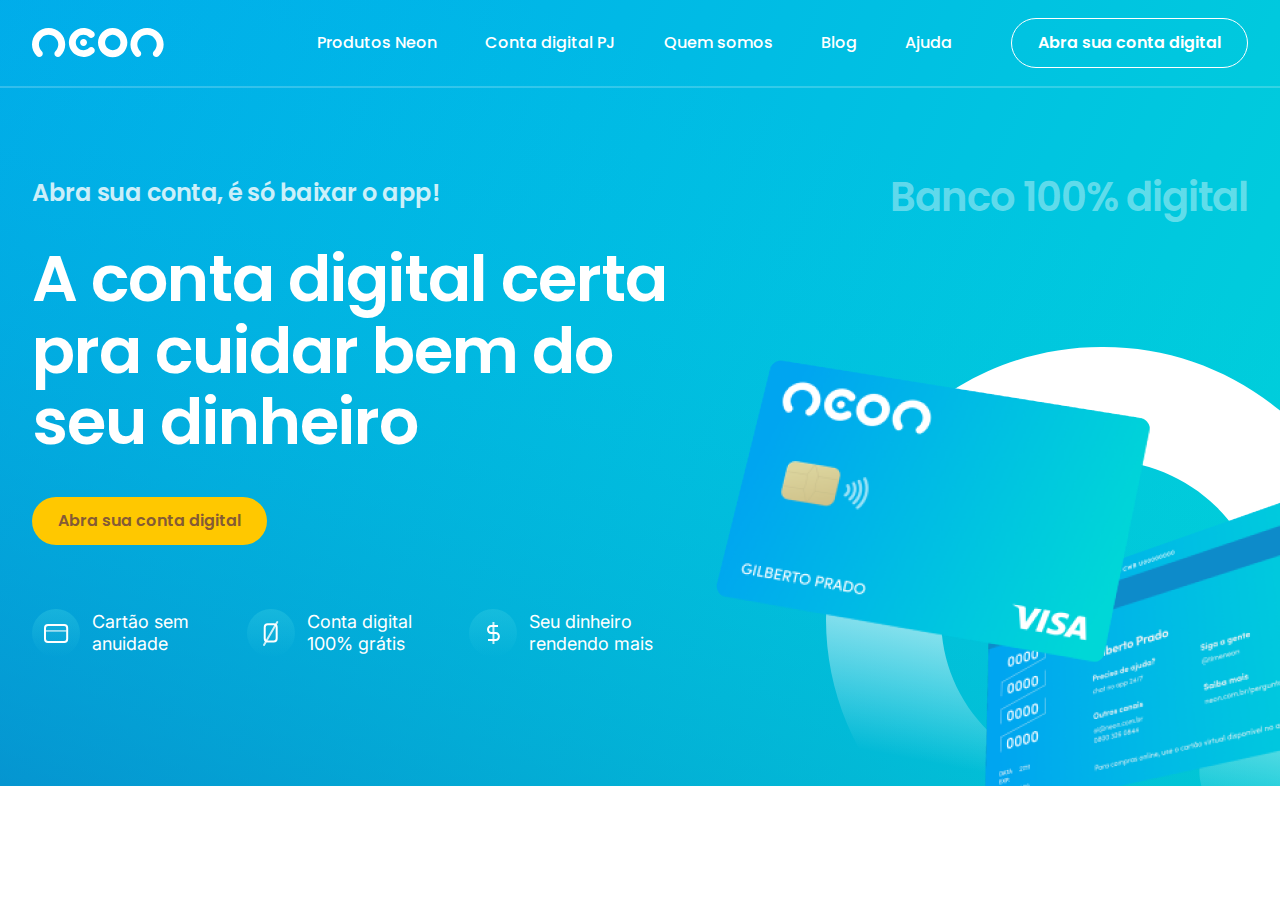
==== lp-neon/index.html @ 1d535f79 "First commit" ====
<!DOCTYPE html>
<html lang="pt-br">
  <head>
    <meta charset="UTF-8" />
    <meta http-equiv="X-UA-Compatible" content="IE=edge" />
    <meta name="viewport" content="width=device-width, initial-scale=1.0" />
    <link rel="preconnect" href="https://fonts.googleapis.com" />
    <link rel="preconnect" href="https://fonts.gstatic.com" crossorigin />
    <link
      href="https://fonts.googleapis.com/css2?family=Inter:wght@400;600;700&family=Poppins:wght@400;500;600;700&display=swap"
      rel="stylesheet"
    />
    <link rel="stylesheet" href="./css/main.min.css" />
    <title>Projeto - Landing Page Neon</title>
  </head>
  <body>
    <header>
      <div class="container">
        <a href="" class="logo">
          <img src="./img/logo.svg" alt="Logo Neon" />
        </a>
        <nav>
          <ul>
            <li><a href="">Produtos Neon</a></li>
            <li><a href="">Conta digital PJ</a></li>
            <li><a href="">Quem somos</a></li>
            <li><a href="">Blog</a></li>
            <li><a href="">Ajuda</a></li>
          </ul>
          <button class="btn-secundary white">Abra sua conta digital</button>
        </nav>
      </div>
    </header>

    <section class="s-hero">
      <div class="container">
        <div class="text">
          <h3>Abra sua conta, é só baixar o app!</h3>
          <h1>A conta digital certa pra cuidar bem do seu dinheiro</h1>
          <button class="btn-primary">Abra sua conta digital</button>
          <ul>
            <li>
              <div class="icon">
                <img
                  src="./img/icon-anuidade.svg"
                  alt="Ícone de cartão sem anuidade"
                />
              </div>
              <span
                >Cartão sem<br />
                anuidade</span
              >
            </li>
            <li>
              <div class="icon">
                <img
                  src="./img/icon-conta-digital.svg"
                  alt="Ícone conta digital"
                />
              </div>
              <span
                >Conta digital<br />
                100% grátis</span
              >
            </li>
            <li>
              <div class="icon">
                <img src="./img/icon-dinheiro.svg" alt="Ícone dinheiro" />
              </div>
              <span
                >Seu dinheiro<br />
                rendendo mais</span
              >
            </li>
          </ul>
        </div>
        <div class="area-image">
          <h2>Banco 100% digital</h2>
          <div class="image">
            <img src="./img/card-neon-frnt.png" class="card-front" alt="" />
            <img src="./img/card-neon-back.png" class="card-back" alt="" />
            <img src="./img/circle-cards-neon.svg" class="circle" alt="" />
          </div>
        </div>
      </div>
    </section>
  </body>
</html>
---- lp-neon/css/main.min.css ----
*{margin:0;padding:0;list-style:none;text-decoration:none;outline:none;border:none;-webkit-box-sizing:border-box;box-sizing:border-box;font-family:'Inter', sans-serif}img{max-width:100%;display:block}html{font-size:62.5%}html,body{overflow-x:hidden}button{background-color:transparent;cursor:pointer}.container{width:100%;max-width:124.6rem;padding:0 1.5rem;margin:0 auto}h1{font-weight:600;font-size:6.4rem}h2{font-weight:bold;font-size:4rem}h3{font-size:2.4rem;line-height:150%}h4{font-size:2rem;line-height:112%}h1,h2{line-height:112%;letter-spacing:-1px}h3,h4{font-weight:500;letter-spacing:-0.5px}h1,h2,h3,h4{font-family:'Poppins', sans-serif;color:#4e4b59}.card-depoimentos{width:100%;max-width:38.4rem;height:20.9rem;background-color:rgba(241,240,245,0.548);border-radius:9px;padding:3.7rem 3.2rem 2.3rem 3.2rem}.card-depoimentos .user{display:-webkit-box;display:-ms-flexbox;display:flex;-webkit-box-orient:horizontal;-webkit-box-direction:normal;-ms-flex-direction:row;flex-direction:row;-webkit-box-align:center;-ms-flex-align:center;align-items:center;-webkit-box-pack:justify;-ms-flex-pack:justify;justify-content:space-between;margin-bottom:2.1rem}.card-depoimentos .user strong{font-family:'Poppins', sans-serif;font-weight:600;font-size:1.8rem;line-height:112%;letter-spacing:-1px;color:#4e4b59}.card-depoimentos p{font-size:1.8rem;line-height:150%;color:#5f5c6b}.btn-primary,.btn-secundary{display:inline-block;line-height:4.8rem;padding:0 2.6rem;border-radius:12.2rem;font-family:'Poppins', sans-serif;font-weight:600;font-size:1.6rem}.btn-primary{background-color:#ffc800;color:#855b35;-webkit-transition:background-color 0.3s;transition:background-color 0.3s}.btn-primary:hover{background-color:#ffdc5c}.btn-secundary{background-color:transparent;color:#00a5f0;border:1px solid #00a5f0;-webkit-transition:all 0.3s;transition:all 0.3s}.btn-secundary:hover{background-color:#00a5f0;color:#ffffff}.btn-secundary.white{border:1px solid white;color:white}.btn-secundary.white:hover{background-color:white;color:#00d7d7}header{display:-webkit-box;display:-ms-flexbox;display:flex;position:absolute;top:0;left:0;width:100%;height:8.8rem;border-bottom:2px solid rgba(255,255,255,0.2)}header .container{display:-webkit-box;display:-ms-flexbox;display:flex;-webkit-box-orient:horizontal;-webkit-box-direction:normal;-ms-flex-direction:row;flex-direction:row;-webkit-box-align:center;-ms-flex-align:center;align-items:center;-webkit-box-pack:justify;-ms-flex-pack:justify;justify-content:space-between}header nav{display:-webkit-box;display:-ms-flexbox;display:flex;-webkit-box-align:center;-ms-flex-align:center;align-items:center}header nav ul{display:-webkit-box;display:-ms-flexbox;display:flex;-webkit-box-align:center;-ms-flex-align:center;align-items:center;margin-right:5.9rem}header nav ul li:not(:first-child){margin-left:4.8rem}header nav ul li a{font-family:'Poppins', sans-serif;font-weight:500;font-size:1.6rem;line-height:125%;color:#ffffff;-webkit-transition:color 0.3s;transition:color 0.3s}header nav ul li a:hover{color:#ffc800}.s-hero{width:100%;height:78.6rem;background:url("../img/bg-hero.svg") no-repeat center center;padding-top:17.5rem}.s-hero .container{display:-webkit-box;display:-ms-flexbox;display:flex;-webkit-box-orient:horizontal;-webkit-box-direction:normal;-ms-flex-direction:row;flex-direction:row;-webkit-box-align:start;-ms-flex-align:start;align-items:flex-start;-webkit-box-pack:justify;-ms-flex-pack:justify;justify-content:space-between}.s-hero .text{width:100%;max-width:68.4rem}.s-hero .text h3{color:#fff;opacity:0.8;font-weight:600;margin-bottom:3.2rem}.s-hero .text h1{color:#fff;margin-bottom:3.9rem}.s-hero .text ul{width:100%;max-width:62.1rem;margin-top:6.4rem;display:-webkit-box;display:-ms-flexbox;display:flex;-webkit-box-align:center;-ms-flex-align:center;align-items:center;-webkit-box-pack:justify;-ms-flex-pack:justify;justify-content:space-between}.s-hero .text ul li{display:-webkit-box;display:-ms-flexbox;display:flex;-webkit-box-align:center;-ms-flex-align:center;align-items:center}.s-hero .text ul li .icon{width:4.8rem;height:4.8rem;background:-webkit-gradient(linear, left top, left bottom, from(rgba(53,203,226,0.4)), to(rgba(53,202,226,0)));background:linear-gradient(180deg, rgba(53,203,226,0.4) 0%, rgba(53,202,226,0) 100%);border-radius:50%;display:-webkit-box;display:-ms-flexbox;display:flex;-webkit-box-orient:horizontal;-webkit-box-direction:normal;-ms-flex-direction:row;flex-direction:row;-webkit-box-align:center;-ms-flex-align:center;align-items:center;-webkit-box-pack:center;-ms-flex-pack:center;justify-content:center;margin-right:1.2rem}.s-hero .text ul li span{font-size:1.8rem;line-height:22px;color:#fff}.s-hero .area-image{width:100%;max-width:70.6rem;margin-right:-17.4rem}.s-hero .area-image h2{margin-bottom:6.7rem;text-align:center;color:rgba(255,255,255,0.4);font-weight:600}.s-hero .area-image .image{position:relative;top:3.2rem;width:100%;height:54.1rem}.s-hero .area-image .image img{position:absolute}.s-hero .area-image .image .card-front{top:4.1rem;left:0;z-index:2;max-width:43.5rem;-webkit-animation:floating 6s infinite;animation:floating 6s infinite}.s-hero .area-image .image .card-back{bottom:4.6rem;right:8.6rem;z-index:1;max-width:35.2rem;-webkit-animation:floating 8s infinite;animation:floating 8s infinite}.s-hero .area-image .image .circle{max-width:55.3rem;top:2.8rem;right:4.3rem}
/*# sourceMappingURL=main.min.css.map */
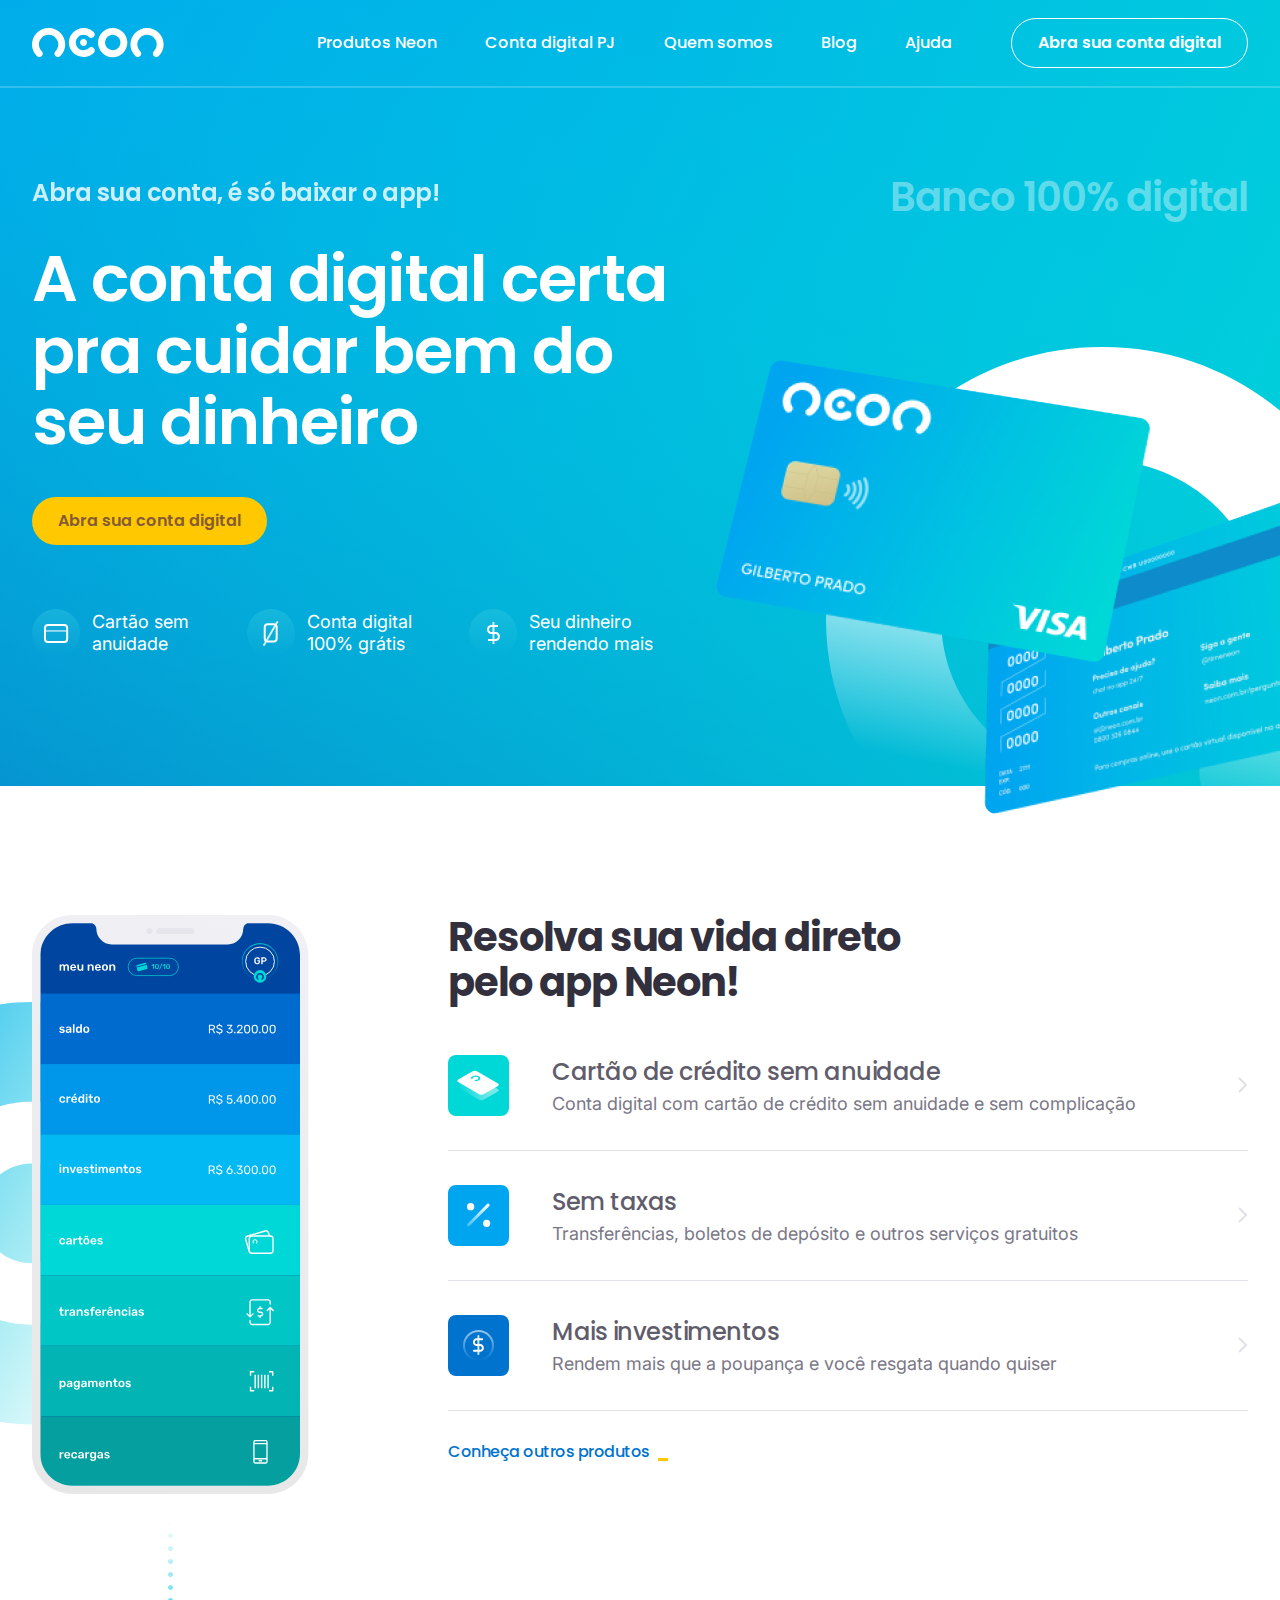
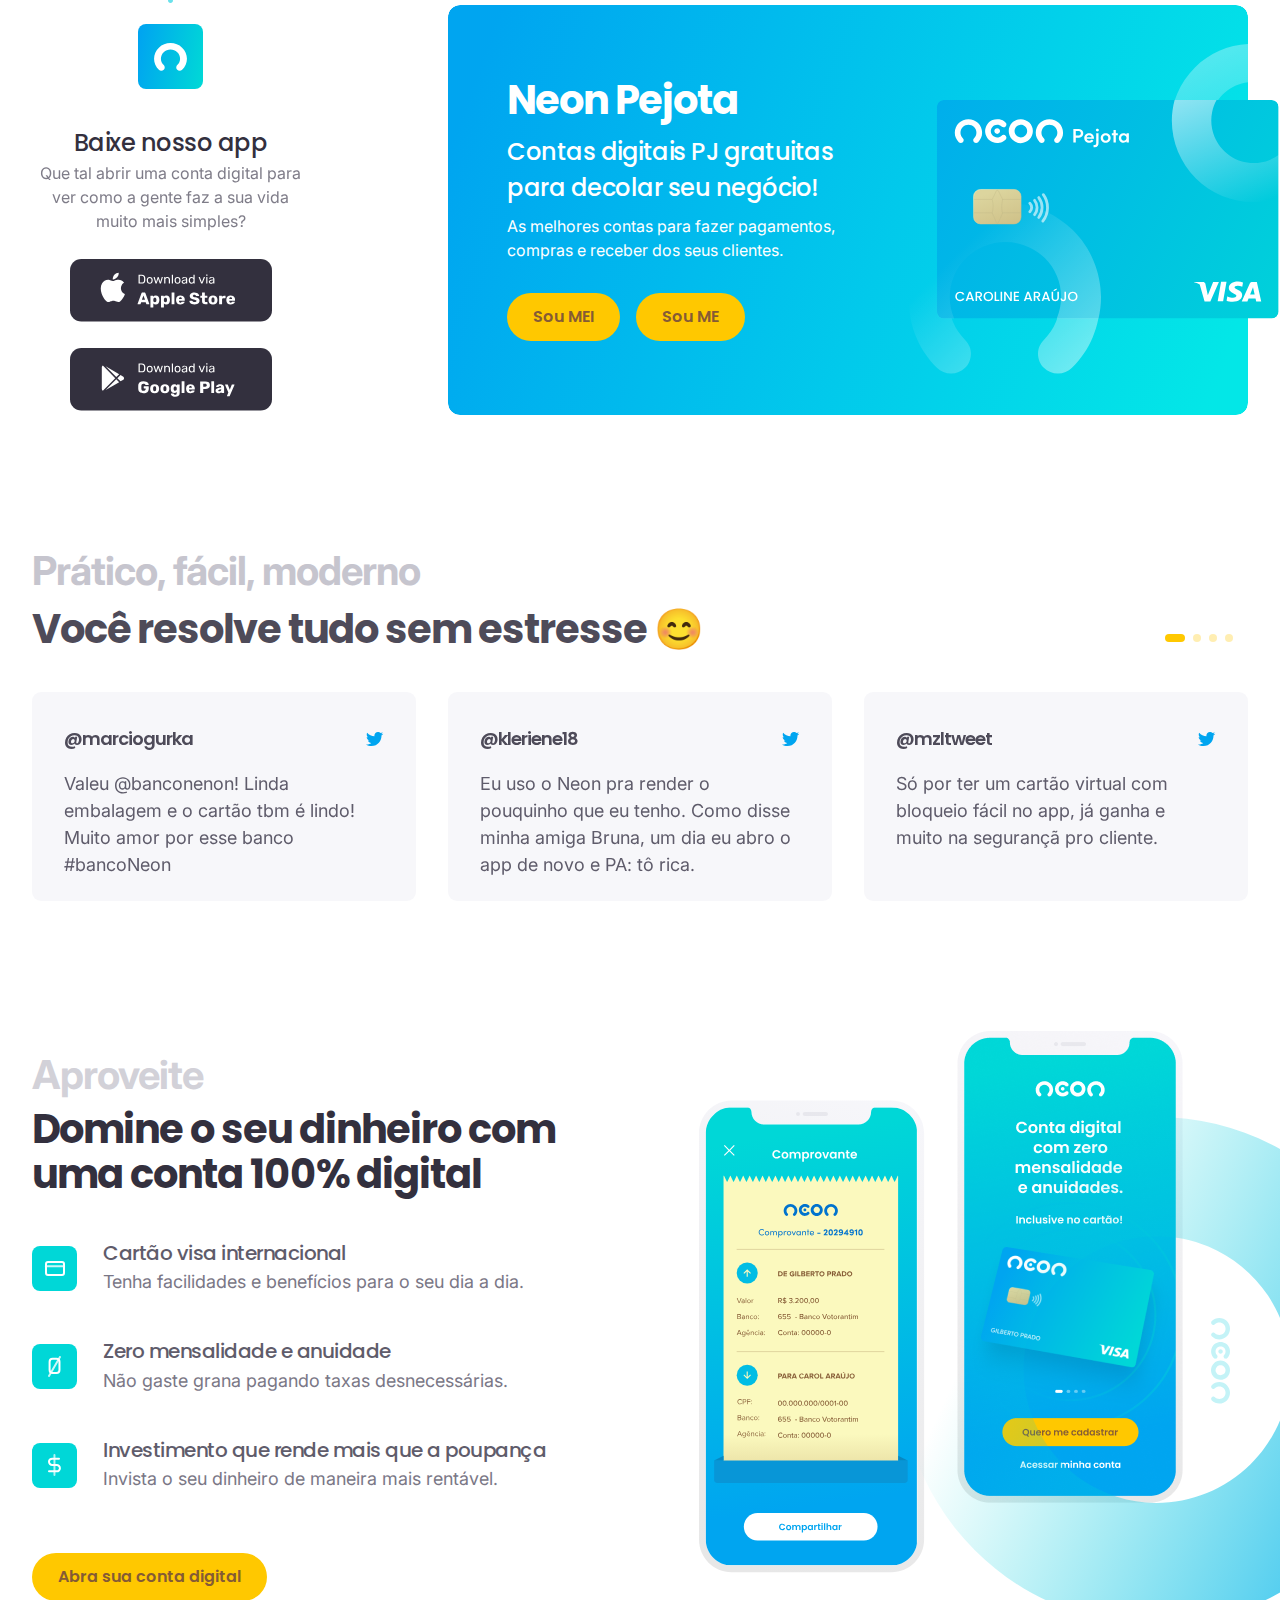
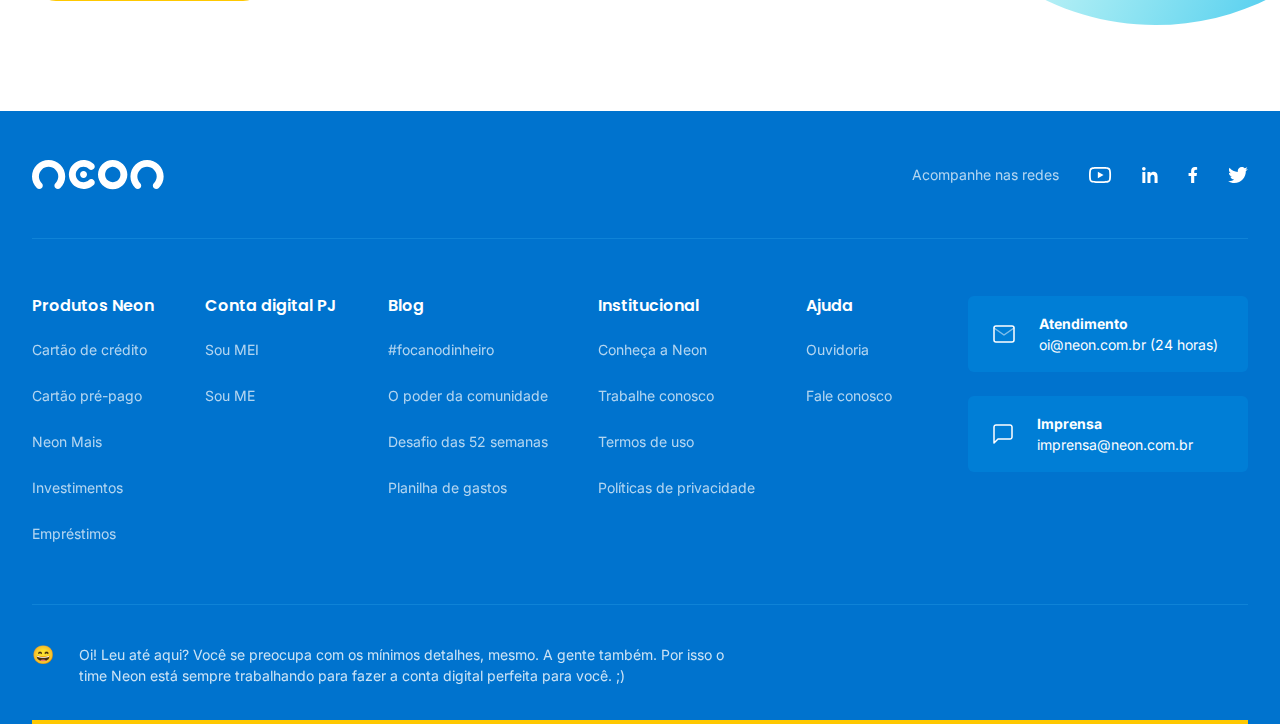
==== commit a2425d97: "Finalização da versão Desktop" ====
--- a/lp-neon/index.html
+++ b/lp-neon/index.html
@@ -9,6 +9,10 @@
     <link
       href="https://fonts.googleapis.com/css2?family=Inter:wght@400;600;700&family=Poppins:wght@400;500;600;700&display=swap"
       rel="stylesheet"
+    />
+    <link
+      rel="stylesheet"
+      href="https://unpkg.com/swiper/swiper-bundle.min.css"
     />
     <link rel="stylesheet" href="./css/main.min.css" />
     <title>Projeto - Landing Page Neon</title>
@@ -84,5 +88,390 @@
         </div>
       </div>
     </section>
+
+    <section class="s-card-neon">
+      <div class="container">
+        <div class="left-area">
+          <div class="ilustra-mockup">
+            <img src="./img/circle-mockup.svg" class="circle" alt="" />
+            <img src="./img/mockup.svg" class="mockup" alt="" />
+          </div>
+          <div class="text">
+            <div class="icon">
+              <img src="./img/icon-neon.svg" class="icon" alt="" />
+            </div>
+            <div class="info-txt">
+              <h3>Baixe nosso app</h3>
+              <p>
+                Que tal abrir uma conta digital para ver como a gente faz a sua
+                vida muito mais simples?
+              </p>
+              <ul>
+                <li>
+                  <a href="" target="_blank">
+                    <img src="./img/apple-store.svg" alt="" />
+                  </a>
+                </li>
+                <li>
+                  <a href="" target="_blank">
+                    <img src="./img/google-play.svg" alt="" />
+                  </a>
+                </li>
+              </ul>
+            </div>
+          </div>
+        </div>
+        <div class="right-area">
+          <div class="main-text">
+            <h2>Resolva sua vida direto pelo app Neon!</h2>
+            <ul>
+              <li>
+                <div class="info">
+                  <img
+                    src="./img/icon-cartao-credito.svg"
+                    class="icon"
+                    alt=""
+                  />
+                  <div class="txt">
+                    <h3>Cartão de crédito sem anuidade</h3>
+                    <p>
+                      Conta digital com cartão de crédito sem anuidade e sem
+                      complicação
+                    </p>
+                  </div>
+                </div>
+                <img src="./img/arrow-right.svg" alt="" />
+              </li>
+              <li>
+                <div class="info">
+                  <img src="./img/icon-taxas.svg" class="icon" alt="" />
+                  <div class="txt">
+                    <h3>Sem taxas</h3>
+                    <p>
+                      Transferências, boletos de depósito e outros serviços
+                      gratuitos
+                    </p>
+                  </div>
+                </div>
+                <img src="./img/arrow-right.svg" alt="" />
+              </li>
+              <li>
+                <div class="info">
+                  <img src="./img/icon-investimentos.svg" class="icon" alt="" />
+                  <div class="txt">
+                    <h3>Mais investimentos</h3>
+                    <p>
+                      Rendem mais que a poupança e você resgata quando quiser
+                    </p>
+                  </div>
+                </div>
+                <img src="./img/arrow-right.svg" alt="" />
+              </li>
+            </ul>
+            <a href="" class="btn">Conheça outros produtos</a>
+          </div>
+          <div class="box-card">
+            <div class="text">
+              <h2>Neon Pejota</h2>
+              <h3>Contas digitais PJ gratuitas para decolar seu negócio!</h3>
+              <p>
+                As melhores contas para fazer pagamentos, compras e receber dos
+                seus clientes.
+              </p>
+              <div class="btns">
+                <button class="btn-primary">Sou MEI</button>
+                <button class="btn-primary">Sou ME</button>
+              </div>
+            </div>
+            <img src="./img/card-front-pj.svg" class="image" alt="" />
+          </div>
+        </div>
+      </div>
+    </section>
+
+    <section class="s-depoimentos">
+      <div class="container">
+        <div class="top">
+          <h2>
+            <span>Prático, fácil, moderno</span>Você resolve tudo sem estresse
+            😊
+          </h2>
+          <div class="swiper-pagination"></div>
+        </div>
+        <div class="slide-depoimentos">
+          <div class="swiper-wrapper">
+            <div class="swiper-slide">
+              <div class="card-depoimentos">
+                <div class="user">
+                  <strong>@marciogurka</strong>
+                  <img src="./img/icon-twiiter.svg" alt="Ícone twitter" />
+                </div>
+                <p>
+                  Valeu @banconenon! Linda embalagem e o cartão tbm é lindo!
+                  Muito amor por esse banco #bancoNeon
+                </p>
+              </div>
+            </div>
+            <div class="swiper-slide">
+              <div class="card-depoimentos">
+                <div class="user">
+                  <strong>@kleriene18</strong>
+                  <img src="./img/icon-twiiter.svg" alt="Ícone twitter" />
+                </div>
+                <p>
+                  Eu uso o Neon pra render o pouquinho que eu tenho. Como disse
+                  minha amiga Bruna, um dia eu abro o app de novo e PA: tô rica.
+                </p>
+              </div>
+            </div>
+            <div class="swiper-slide">
+              <div class="card-depoimentos">
+                <div class="user">
+                  <strong>@mzltweet</strong>
+                  <img src="./img/icon-twiiter.svg" alt="Ícone twitter" />
+                </div>
+                <p>
+                  Só por ter um cartão virtual com bloqueio fácil no app, já
+                  ganha e muito na segurançã pro cliente.
+                </p>
+              </div>
+            </div>
+            <div class="swiper-slide">
+              <div class="card-depoimentos">
+                <div class="user">
+                  <strong>@mzltweet</strong>
+                  <img src="./img/icon-twiiter.svg" alt="Ícone twitter" />
+                </div>
+                <p>
+                  Só por ter um cartão virtual com bloqueio fácil no app, já
+                  ganha e muito na segurançã pro cliente.
+                </p>
+              </div>
+            </div>
+            <div class="swiper-slide">
+              <div class="card-depoimentos">
+                <div class="user">
+                  <strong>@mzltweet</strong>
+                  <img src="./img/icon-twiiter.svg" alt="Ícone twitter" />
+                </div>
+                <p>
+                  Só por ter um cartão virtual com bloqueio fácil no app, já
+                  ganha e muito na segurançã pro cliente.
+                </p>
+              </div>
+            </div>
+            <div class="swiper-slide">
+              <div class="card-depoimentos">
+                <div class="user">
+                  <strong>@mzltweet</strong>
+                  <img src="./img/icon-twiiter.svg" alt="Ícone twitter" />
+                </div>
+                <p>
+                  Só por ter um cartão virtual com bloqueio fácil no app, já
+                  ganha e muito na segurançã pro cliente.
+                </p>
+              </div>
+            </div>
+          </div>
+          <div class="swiper-pagination"></div>
+        </div>
+      </div>
+    </section>
+
+    <section class="s-conta-digital">
+      <div class="container">
+        <div class="text">
+          <h2>
+            <span>Aproveite</span>Domine o seu dinheiro com uma conta 100%
+            digital
+          </h2>
+          <ul>
+            <li>
+              <div class="icon">
+                <img src="./img/icon-cartao-internacional.svg" alt="" />
+              </div>
+              <div class="info">
+                <h4>Cartão visa internacional</h4>
+                <p>Tenha facilidades e benefícios para o seu dia a dia.</p>
+              </div>
+            </li>
+            <li>
+              <div class="icon">
+                <img src="./img/icon-taxa-zero.svg" alt="" />
+              </div>
+              <div class="info">
+                <h4>Zero mensalidade e anuidade</h4>
+                <p>Não gaste grana pagando taxas desnecessárias.</p>
+              </div>
+            </li>
+            <li>
+              <div class="icon">
+                <img src="./img/icon-poupanca.svg" alt="" />
+              </div>
+              <div class="info">
+                <h4>Investimento que rende mais que a poupança</h4>
+                <p>Invista o seu dinheiro de maneira mais rentável.</p>
+              </div>
+            </li>
+          </ul>
+          <button class="btn-primary">Abra sua conta digital</button>
+        </div>
+        <div class="image">
+          <img src="./img/mockup-01.svg" class="mockup-01" alt="" />
+          <img src="./img/mockup-02.png" class="mockup-02" alt="" />
+          <img src="./img/circle-conta-digital.svg" class="circle" alt="" />
+        </div>
+      </div>
+    </section>
+
+    <footer>
+      <div class="container">
+        <div class="top">
+          <img src="./img/logo.svg" alt="" />
+          <div class="share">
+            <span>Acompanhe nas redes</span>
+            <ul>
+              <li>
+                <a href="">
+                  <img src="./img/youtube.svg" alt="" />
+                </a>
+              </li>
+              <li>
+                <a href="">
+                  <img src="./img/linkedin.svg" alt="" />
+                </a>
+              </li>
+              <li>
+                <a href="">
+                  <img src="./img/facebook.svg" alt="" />
+                </a>
+              </li>
+              <li>
+                <a href="">
+                  <img src="./img/twitter-white.svg" alt="" />
+                </a>
+              </li>
+            </ul>
+          </div>
+        </div>
+        <div class="main">
+          <nav>
+            <div class="item">
+              <strong>Produtos Neon</strong>
+              <ul>
+                <li>
+                  <a href="">Cartão de crédito</a>
+                </li>
+                <li>
+                  <a href="">Cartão pré-pago</a>
+                </li>
+                <li>
+                  <a href="">Neon Mais</a>
+                </li>
+                <li>
+                  <a href="">Investimentos</a>
+                </li>
+                <li>
+                  <a href="">Empréstimos</a>
+                </li>
+              </ul>
+            </div>
+            <div class="item">
+              <strong>Conta digital PJ</strong>
+              <ul>
+                <li>
+                  <a href="">Sou MEI</a>
+                </li>
+                <li>
+                  <a href="">Sou ME</a>
+                </li>
+              </ul>
+            </div>
+            <div class="item">
+              <strong>Blog</strong>
+              <ul>
+                <li>
+                  <a href="">#focanodinheiro</a>
+                </li>
+                <li>
+                  <a href="">O poder da comunidade</a>
+                </li>
+                <li>
+                  <a href="">Desafio das 52 semanas</a>
+                </li>
+                <li>
+                  <a href="">Planilha de gastos</a>
+                </li>
+              </ul>
+            </div>
+            <div class="item">
+              <strong>Institucional</strong>
+              <ul>
+                <li>
+                  <a href="">Conheça a Neon</a>
+                </li>
+                <li>
+                  <a href="">Trabalhe conosco</a>
+                </li>
+                <li>
+                  <a href="">Termos de uso</a>
+                </li>
+                <li>
+                  <a href="">Políticas de privacidade</a>
+                </li>
+              </ul>
+            </div>
+            <div class="item">
+              <strong>Ajuda</strong>
+              <ul>
+                <li>
+                  <a href="">Ouvidoria</a>
+                </li>
+                <li>
+                  <a href="">Fale conosco</a>
+                </li>
+              </ul>
+            </div>
+          </nav>
+          <div class="btns">
+            <button>
+              <img src="./img/envelope.svg" alt="" />
+              <div class="info">
+                <strong>Atendimento</strong>
+                <span>oi@neon.com.br (24 horas)</span>
+              </div>
+            </button>
+            <button>
+              <img src="./img/chat.svg" alt="" />
+              <div class="info">
+                <strong>Imprensa</strong>
+                <span>imprensa@neon.com.br</span>
+              </div>
+            </button>
+          </div>
+        </div>
+        <div class="msg">
+          <div class="icon">😄</div>
+          <p>
+            Oi! Leu até aqui? Você se preocupa com os mínimos detalhes, mesmo. A
+            gente também. Por isso o time Neon está sempre trabalhando para
+            fazer a conta digital perfeita para você. ;)
+          </p>
+        </div>
+      </div>
+    </footer>
+
+    <script src="https://unpkg.com/swiper/swiper-bundle.min.js"></script>
+
+    <script>
+      var swiper = new Swiper('.slide-depoimentos', {
+        slidesPerView: 3,
+        spaceBetween: 32,
+        pagination: {
+          el: '.s-depoimentos .top .swiper-pagination',
+          clickable: true
+        }
+      })
+    </script>
   </body>
 </html>
--- a/lp-neon/css/main.min.css
+++ b/lp-neon/css/main.min.css
@@ -1,2 +1,2 @@
-*{margin:0;padding:0;list-style:none;text-decoration:none;outline:none;border:none;-webkit-box-sizing:border-box;box-sizing:border-box;font-family:'Inter', sans-serif}img{max-width:100%;display:block}html{font-size:62.5%}html,body{overflow-x:hidden}button{background-color:transparent;cursor:pointer}.container{width:100%;max-width:124.6rem;padding:0 1.5rem;margin:0 auto}h1{font-weight:600;font-size:6.4rem}h2{font-weight:bold;font-size:4rem}h3{font-size:2.4rem;line-height:150%}h4{font-size:2rem;line-height:112%}h1,h2{line-height:112%;letter-spacing:-1px}h3,h4{font-weight:500;letter-spacing:-0.5px}h1,h2,h3,h4{font-family:'Poppins', sans-serif;color:#4e4b59}.card-depoimentos{width:100%;max-width:38.4rem;height:20.9rem;background-color:rgba(241,240,245,0.548);border-radius:9px;padding:3.7rem 3.2rem 2.3rem 3.2rem}.card-depoimentos .user{display:-webkit-box;display:-ms-flexbox;display:flex;-webkit-box-orient:horizontal;-webkit-box-direction:normal;-ms-flex-direction:row;flex-direction:row;-webkit-box-align:center;-ms-flex-align:center;align-items:center;-webkit-box-pack:justify;-ms-flex-pack:justify;justify-content:space-between;margin-bottom:2.1rem}.card-depoimentos .user strong{font-family:'Poppins', sans-serif;font-weight:600;font-size:1.8rem;line-height:112%;letter-spacing:-1px;color:#4e4b59}.card-depoimentos p{font-size:1.8rem;line-height:150%;color:#5f5c6b}.btn-primary,.btn-secundary{display:inline-block;line-height:4.8rem;padding:0 2.6rem;border-radius:12.2rem;font-family:'Poppins', sans-serif;font-weight:600;font-size:1.6rem}.btn-primary{background-color:#ffc800;color:#855b35;-webkit-transition:background-color 0.3s;transition:background-color 0.3s}.btn-primary:hover{background-color:#ffdc5c}.btn-secundary{background-color:transparent;color:#00a5f0;border:1px solid #00a5f0;-webkit-transition:all 0.3s;transition:all 0.3s}.btn-secundary:hover{background-color:#00a5f0;color:#ffffff}.btn-secundary.white{border:1px solid white;color:white}.btn-secundary.white:hover{background-color:white;color:#00d7d7}header{display:-webkit-box;display:-ms-flexbox;display:flex;position:absolute;top:0;left:0;width:100%;height:8.8rem;border-bottom:2px solid rgba(255,255,255,0.2)}header .container{display:-webkit-box;display:-ms-flexbox;display:flex;-webkit-box-orient:horizontal;-webkit-box-direction:normal;-ms-flex-direction:row;flex-direction:row;-webkit-box-align:center;-ms-flex-align:center;align-items:center;-webkit-box-pack:justify;-ms-flex-pack:justify;justify-content:space-between}header nav{display:-webkit-box;display:-ms-flexbox;display:flex;-webkit-box-align:center;-ms-flex-align:center;align-items:center}header nav ul{display:-webkit-box;display:-ms-flexbox;display:flex;-webkit-box-align:center;-ms-flex-align:center;align-items:center;margin-right:5.9rem}header nav ul li:not(:first-child){margin-left:4.8rem}header nav ul li a{font-family:'Poppins', sans-serif;font-weight:500;font-size:1.6rem;line-height:125%;color:#ffffff;-webkit-transition:color 0.3s;transition:color 0.3s}header nav ul li a:hover{color:#ffc800}.s-hero{width:100%;height:78.6rem;background:url("../img/bg-hero.svg") no-repeat center center;padding-top:17.5rem}.s-hero .container{display:-webkit-box;display:-ms-flexbox;display:flex;-webkit-box-orient:horizontal;-webkit-box-direction:normal;-ms-flex-direction:row;flex-direction:row;-webkit-box-align:start;-ms-flex-align:start;align-items:flex-start;-webkit-box-pack:justify;-ms-flex-pack:justify;justify-content:space-between}.s-hero .text{width:100%;max-width:68.4rem}.s-hero .text h3{color:#fff;opacity:0.8;font-weight:600;margin-bottom:3.2rem}.s-hero .text h1{color:#fff;margin-bottom:3.9rem}.s-hero .text ul{width:100%;max-width:62.1rem;margin-top:6.4rem;display:-webkit-box;display:-ms-flexbox;display:flex;-webkit-box-align:center;-ms-flex-align:center;align-items:center;-webkit-box-pack:justify;-ms-flex-pack:justify;justify-content:space-between}.s-hero .text ul li{display:-webkit-box;display:-ms-flexbox;display:flex;-webkit-box-align:center;-ms-flex-align:center;align-items:center}.s-hero .text ul li .icon{width:4.8rem;height:4.8rem;background:-webkit-gradient(linear, left top, left bottom, from(rgba(53,203,226,0.4)), to(rgba(53,202,226,0)));background:linear-gradient(180deg, rgba(53,203,226,0.4) 0%, rgba(53,202,226,0) 100%);border-radius:50%;display:-webkit-box;display:-ms-flexbox;display:flex;-webkit-box-orient:horizontal;-webkit-box-direction:normal;-ms-flex-direction:row;flex-direction:row;-webkit-box-align:center;-ms-flex-align:center;align-items:center;-webkit-box-pack:center;-ms-flex-pack:center;justify-content:center;margin-right:1.2rem}.s-hero .text ul li span{font-size:1.8rem;line-height:22px;color:#fff}.s-hero .area-image{width:100%;max-width:70.6rem;margin-right:-17.4rem}.s-hero .area-image h2{margin-bottom:6.7rem;text-align:center;color:rgba(255,255,255,0.4);font-weight:600}.s-hero .area-image .image{position:relative;top:3.2rem;width:100%;height:54.1rem}.s-hero .area-image .image img{position:absolute}.s-hero .area-image .image .card-front{top:4.1rem;left:0;z-index:2;max-width:43.5rem;-webkit-animation:floating 6s infinite;animation:floating 6s infinite}.s-hero .area-image .image .card-back{bottom:4.6rem;right:8.6rem;z-index:1;max-width:35.2rem;-webkit-animation:floating 8s infinite;animation:floating 8s infinite}.s-hero .area-image .image .circle{max-width:55.3rem;top:2.8rem;right:4.3rem}
+*{margin:0;padding:0;list-style:none;text-decoration:none;outline:none;border:none;-webkit-box-sizing:border-box;box-sizing:border-box;font-family:'Inter', sans-serif}img{max-width:100%;display:block}html{font-size:62.5%}html,body{overflow-x:hidden}button{background-color:transparent;cursor:pointer}.container{width:100%;max-width:124.6rem;padding:0 1.5rem;margin:0 auto}h1{font-weight:600;font-size:6.4rem}h2{font-weight:bold;font-size:4rem}h3{font-size:2.4rem;line-height:150%}h4{font-size:2rem;line-height:112%}h1,h2{line-height:112%;letter-spacing:-1px}h3,h4{font-weight:500;letter-spacing:-0.5px}h1,h2,h3,h4{font-family:'Poppins', sans-serif;color:#4e4b59}.card-depoimentos{width:100%;max-width:38.4rem;height:20.9rem;background-color:rgba(241,240,245,0.548);border-radius:9px;padding:3.7rem 3.2rem 2.3rem 3.2rem}.card-depoimentos .user{display:-webkit-box;display:-ms-flexbox;display:flex;-webkit-box-orient:horizontal;-webkit-box-direction:normal;-ms-flex-direction:row;flex-direction:row;-webkit-box-align:center;-ms-flex-align:center;align-items:center;-webkit-box-pack:justify;-ms-flex-pack:justify;justify-content:space-between;margin-bottom:2.1rem}.card-depoimentos .user strong{font-family:'Poppins', sans-serif;font-weight:600;font-size:1.8rem;line-height:112%;letter-spacing:-1px;color:#4e4b59}.card-depoimentos p{font-size:1.8rem;line-height:150%;color:#5f5c6b}.btn-primary,.btn-secundary{display:inline-block;line-height:4.8rem;padding:0 2.6rem;border-radius:12.2rem;font-family:'Poppins', sans-serif;font-weight:600;font-size:1.6rem}.btn-primary{background-color:#ffc800;color:#855b35;-webkit-transition:background-color 0.3s;transition:background-color 0.3s}.btn-primary:hover{background-color:#ffdc5c}.btn-secundary{background-color:transparent;color:#00a5f0;border:1px solid #00a5f0;-webkit-transition:all 0.3s;transition:all 0.3s}.btn-secundary:hover{background-color:#00a5f0;color:#ffffff}.btn-secundary.white{border:1px solid white;color:white}.btn-secundary.white:hover{background-color:white;color:#00d7d7}header{display:-webkit-box;display:-ms-flexbox;display:flex;position:absolute;top:0;left:0;width:100%;height:8.8rem;border-bottom:2px solid rgba(255,255,255,0.2)}header .container{display:-webkit-box;display:-ms-flexbox;display:flex;-webkit-box-orient:horizontal;-webkit-box-direction:normal;-ms-flex-direction:row;flex-direction:row;-webkit-box-align:center;-ms-flex-align:center;align-items:center;-webkit-box-pack:justify;-ms-flex-pack:justify;justify-content:space-between}header nav{display:-webkit-box;display:-ms-flexbox;display:flex;-webkit-box-align:center;-ms-flex-align:center;align-items:center}header nav ul{display:-webkit-box;display:-ms-flexbox;display:flex;-webkit-box-align:center;-ms-flex-align:center;align-items:center;margin-right:5.9rem}header nav ul li:not(:first-child){margin-left:4.8rem}header nav ul li a{font-family:'Poppins', sans-serif;font-weight:500;font-size:1.6rem;line-height:125%;color:#ffffff;-webkit-transition:color 0.3s;transition:color 0.3s}header nav ul li a:hover{color:#ffc800}footer{background-color:#0073ce;padding-top:4.9rem}footer .top{display:-webkit-box;display:-ms-flexbox;display:flex;-webkit-box-orient:horizontal;-webkit-box-direction:normal;-ms-flex-direction:row;flex-direction:row;-webkit-box-align:center;-ms-flex-align:center;align-items:center;-webkit-box-pack:justify;-ms-flex-pack:justify;justify-content:space-between;border-bottom:1px solid rgba(73,197,253,0.2);padding-bottom:4.8rem;margin-bottom:5.7rem}footer .top .share{display:-webkit-box;display:-ms-flexbox;display:flex;-webkit-box-align:center;-ms-flex-align:center;align-items:center}footer .top .share span{font-size:1.4rem;line-height:125%;text-align:right;color:#ffffff;opacity:0.7}footer .top .share ul{display:-webkit-box;display:-ms-flexbox;display:flex;-webkit-box-align:center;-ms-flex-align:center;align-items:center;margin-left:3rem}footer .top .share ul li:not(:first-child){margin-left:3rem}footer .main{display:-webkit-box;display:-ms-flexbox;display:flex;-webkit-box-orient:horizontal;-webkit-box-direction:normal;-ms-flex-direction:row;flex-direction:row;-webkit-box-align:start;-ms-flex-align:start;align-items:flex-start;-webkit-box-pack:justify;-ms-flex-pack:justify;justify-content:space-between;border-bottom:1px solid rgba(73,196,253,0.2);padding-bottom:6.2rem;margin-bottom:3.9rem}footer .main nav{display:-webkit-box;display:-ms-flexbox;display:flex;-webkit-box-orient:horizontal;-webkit-box-direction:normal;-ms-flex-direction:row;flex-direction:row;-webkit-box-align:start;-ms-flex-align:start;align-items:flex-start;-webkit-box-pack:justify;-ms-flex-pack:justify;justify-content:space-between;width:100%;max-width:86rem}footer .main nav .item strong{font-family:'Poppins', sans-serif;font-weight:600;font-size:1.6rem;line-height:125%;color:#ffffff;display:inline-block;margin-bottom:2.5rem}footer .main nav .item ul li:not(:last-child){margin-bottom:2.9rem}footer .main nav .item ul li a{font-size:1.4rem;line-height:1.7rem;color:#ffffff;opacity:0.7}footer .main .btns{width:100%;max-width:28rem}footer .main .btns button{width:100%;height:7.6rem;background:rgba(0,165,240,0.23);border-radius:0.6rem;display:-webkit-box;display:-ms-flexbox;display:flex;-webkit-box-align:center;-ms-flex-align:center;align-items:center;padding-left:2.5rem}footer .main .btns button:not(:last-child){margin-bottom:2.4rem}footer .main .btns button .info{margin-left:2.4rem}footer .main .btns button .info strong{display:block;text-align:left;font-weight:bold;font-size:1.4rem;line-height:150%;color:#ffffff}footer .main .btns button .info span{display:block;font-size:1.4rem;line-height:150%;color:#ffffff}footer .msg{display:-webkit-box;display:-ms-flexbox;display:flex;-webkit-box-align:start;-ms-flex-align:start;align-items:flex-start;border-bottom:4px solid #ffc800;padding-bottom:3.4rem}footer .msg .icon{font-size:1.8rem}footer .msg p{width:100%;max-width:66rem;margin-left:2.5rem;font-size:1.4rem;line-height:150%;color:#ffffff;opacity:0.8}.s-hero{width:100%;height:78.6rem;background:url("../img/bg-hero.svg") no-repeat center center;padding-top:17.5rem}.s-hero .container{display:-webkit-box;display:-ms-flexbox;display:flex;-webkit-box-orient:horizontal;-webkit-box-direction:normal;-ms-flex-direction:row;flex-direction:row;-webkit-box-align:start;-ms-flex-align:start;align-items:flex-start;-webkit-box-pack:justify;-ms-flex-pack:justify;justify-content:space-between}.s-hero .text{width:100%;max-width:68.4rem}.s-hero .text h3{color:#fff;opacity:0.8;font-weight:600;margin-bottom:3.2rem}.s-hero .text h1{color:#fff;margin-bottom:3.9rem}.s-hero .text ul{width:100%;max-width:62.1rem;margin-top:6.4rem;display:-webkit-box;display:-ms-flexbox;display:flex;-webkit-box-align:center;-ms-flex-align:center;align-items:center;-webkit-box-pack:justify;-ms-flex-pack:justify;justify-content:space-between}.s-hero .text ul li{display:-webkit-box;display:-ms-flexbox;display:flex;-webkit-box-align:center;-ms-flex-align:center;align-items:center}.s-hero .text ul li .icon{width:4.8rem;height:4.8rem;background:-webkit-gradient(linear, left top, left bottom, from(rgba(53,203,226,0.4)), to(rgba(53,202,226,0)));background:linear-gradient(180deg, rgba(53,203,226,0.4) 0%, rgba(53,202,226,0) 100%);border-radius:50%;display:-webkit-box;display:-ms-flexbox;display:flex;-webkit-box-orient:horizontal;-webkit-box-direction:normal;-ms-flex-direction:row;flex-direction:row;-webkit-box-align:center;-ms-flex-align:center;align-items:center;-webkit-box-pack:center;-ms-flex-pack:center;justify-content:center;margin-right:1.2rem}.s-hero .text ul li span{font-size:1.8rem;line-height:22px;color:#fff}.s-hero .area-image{width:100%;max-width:70.6rem;margin-right:-17.4rem}.s-hero .area-image h2{margin-bottom:6.7rem;text-align:center;color:rgba(255,255,255,0.4);font-weight:600}.s-hero .area-image .image{position:relative;top:3.2rem;width:100%;height:54.1rem}.s-hero .area-image .image img{position:absolute}.s-hero .area-image .image .card-front{top:4.1rem;left:0;z-index:2}.s-hero .area-image .image .card-back{bottom:4.6rem;right:8.6rem;z-index:1}.s-hero .area-image .image .circle{top:2.8rem;right:4.3rem}.s-card-neon{padding-top:12.9rem}.s-card-neon .container{display:-webkit-box;display:-ms-flexbox;display:flex;-webkit-box-orient:horizontal;-webkit-box-direction:normal;-ms-flex-direction:row;flex-direction:row;-webkit-box-align:start;-ms-flex-align:start;align-items:flex-start;-webkit-box-pack:justify;-ms-flex-pack:justify;justify-content:space-between}.s-card-neon .left-area{width:100%;max-width:27.7rem}.s-card-neon .left-area .ilustra-mockup{position:relative;width:100%;max-width:27.7rem;margin-bottom:12.9rem}.s-card-neon .left-area .ilustra-mockup .circle{position:absolute;top:8.7rem;left:-21.4rem;max-width:37.7rem;z-index:-1}.s-card-neon .left-area .text{width:100%;display:-webkit-box;display:-ms-flexbox;display:flex;-webkit-box-orient:vertical;-webkit-box-direction:normal;-ms-flex-direction:column;flex-direction:column;-webkit-box-align:center;-ms-flex-align:center;align-items:center}.s-card-neon .left-area .text .icon{position:relative}.s-card-neon .left-area .text .icon::before{content:'';width:5px;height:83px;background:url(../img/points.svg) no-repeat center center;position:absolute;top:-10.4rem;left:50%;margin-left:-2.5px}.s-card-neon .left-area .text .info-txt{display:-webkit-box;display:-ms-flexbox;display:flex;-webkit-box-orient:vertical;-webkit-box-direction:normal;-ms-flex-direction:column;flex-direction:column;-webkit-box-align:center;-ms-flex-align:center;align-items:center}.s-card-neon .left-area .text .info-txt h3{text-align:center;margin-top:3.6rem;color:#33303e}.s-card-neon .left-area .text .info-txt p{text-align:center;font-size:16px;line-height:150%;color:#5f5c6b;opacity:0.8;margin-bottom:2.6rem}.s-card-neon .left-area .text .info-txt ul li:not(:last-child){margin-bottom:2.6rem}.s-card-neon .right-area{width:100%;max-width:80rem}.s-card-neon .right-area .main-text{margin-bottom:14.4rem}.s-card-neon .right-area .main-text h2{max-width:48.8rem;color:#33303e;margin-bottom:4.9rem}.s-card-neon .right-area .main-text ul{margin-bottom:3.2rem}.s-card-neon .right-area .main-text ul li{display:-webkit-box;display:-ms-flexbox;display:flex;-webkit-box-orient:horizontal;-webkit-box-direction:normal;-ms-flex-direction:row;flex-direction:row;-webkit-box-align:center;-ms-flex-align:center;align-items:center;-webkit-box-pack:justify;-ms-flex-pack:justify;justify-content:space-between;border-bottom:1px solid rgba(225,224,231,0.9);padding:3.3rem 0rem}.s-card-neon .right-area .main-text ul li:first-child{padding-top:0rem}.s-card-neon .right-area .main-text ul li .info{display:-webkit-box;display:-ms-flexbox;display:flex;-webkit-box-align:center;-ms-flex-align:center;align-items:center}.s-card-neon .right-area .main-text ul li .info .txt{margin-left:4.3rem}.s-card-neon .right-area .main-text ul li .info .txt h3{color:#5f5c6b}.s-card-neon .right-area .main-text ul li .info .txt p{font-size:1.8rem;line-height:150%;color:#7a7786}.s-card-neon .right-area .main-text .btn{position:relative;display:inline-block;font-family:'Poppins', sans-serif;font-weight:500;font-size:1.6rem;line-height:112%;letter-spacing:-0.5px;color:#0073ce}.s-card-neon .right-area .main-text .btn:after{content:'';position:absolute;right:-1.8rem;bottom:0;width:1rem;height:3px;background-color:#ffc800}.s-card-neon .right-area .box-card{width:100%;height:41rem;background:url("../img/bg-box-card-neon.svg") no-repeat center center;border-radius:1.2rem;display:-webkit-box;display:-ms-flexbox;display:flex;-webkit-box-align:center;-ms-flex-align:center;align-items:center;-webkit-box-pack:justify;-ms-flex-pack:justify;justify-content:space-between;padding-left:5.9rem}.s-card-neon .right-area .box-card .text{width:100%;max-width:38rem}.s-card-neon .right-area .box-card .text h2{color:#fff;margin-bottom:1.1rem}.s-card-neon .right-area .box-card .text h3{color:#fff;max-width:32.7rem;margin-bottom:0.8rem}.s-card-neon .right-area .box-card .text p{font-size:1.6rem;line-height:150%;color:#fff;margin-bottom:3.1rem}.s-card-neon .right-area .box-card .text .btns{display:-webkit-box;display:-ms-flexbox;display:flex;-webkit-box-align:center;-ms-flex-align:center;align-items:center}.s-card-neon .right-area .box-card .text .btns button:not(:first-child){margin-left:1.6rem}.s-card-neon .right-area .box-card .image{margin-right:-3.1rem}.s-depoimentos{padding-top:13.4rem}.s-depoimentos .top{display:-webkit-box;display:-ms-flexbox;display:flex;-webkit-box-orient:horizontal;-webkit-box-direction:normal;-ms-flex-direction:row;flex-direction:row;-webkit-box-align:end;-ms-flex-align:end;align-items:flex-end;-webkit-box-pack:justify;-ms-flex-pack:justify;justify-content:space-between;margin-bottom:4rem}.s-depoimentos .top h2 span{display:block;color:#c6c5ce;margin-bottom:1.4rem}.s-depoimentos .top .swiper-pagination{position:relative;width:8%}.s-depoimentos .top .swiper-pagination .swiper-pagination-bullet{background:#ffc800;opacity:0.3;border-radius:1.2rem;-webkit-transition:all 0.3s;transition:all 0.3s}.s-depoimentos .top .swiper-pagination .swiper-pagination-bullet:not(:first-child){margin-left:0.4rem}.s-depoimentos .top .swiper-pagination .swiper-pagination-bullet-active{opacity:1;width:2rem}.s-depoimentos .slide-depoimentos{overflow:hidden}.s-conta-digital{padding-top:12.7rem;padding-bottom:8.5rem}.s-conta-digital .container{display:-webkit-box;display:-ms-flexbox;display:flex;-webkit-box-align:center;-ms-flex-align:center;align-items:center}.s-conta-digital .text{max-width:54.2rem}.s-conta-digital .text h2{color:#33303e;margin-bottom:4.5rem}.s-conta-digital .text h2 span{display:block;color:rgba(198,197,206,0.8);margin-bottom:0.9rem}.s-conta-digital .text ul{margin-bottom:6.1rem}.s-conta-digital .text ul li{display:-webkit-box;display:-ms-flexbox;display:flex;-webkit-box-align:center;-ms-flex-align:center;align-items:center}.s-conta-digital .text ul li:not(:last-child){margin-bottom:4.5rem}.s-conta-digital .text ul li .icon{width:4.5rem;height:4.5rem;background-color:#00d7d7;border-radius:0.8rem;display:-webkit-box;display:-ms-flexbox;display:flex;-webkit-box-orient:horizontal;-webkit-box-direction:normal;-ms-flex-direction:row;flex-direction:row;-webkit-box-align:center;-ms-flex-align:center;align-items:center;-webkit-box-pack:center;-ms-flex-pack:center;justify-content:center;margin-right:2.6rem}.s-conta-digital .text ul li .info h4{margin-bottom:0.4rem;color:#5f5c6b}.s-conta-digital .text ul li .info p{font-size:1.8rem;line-height:150%;color:#7a7786}.s-conta-digital .image{position:relative;width:100%;max-width:71.2rem;height:59.8rem;margin-right:-3.8rem;left:12.5rem}.s-conta-digital .image img{position:absolute}.s-conta-digital .image img.mockup-01{left:0;bottom:4.7rem}.s-conta-digital .image img.mockup-02{top:3px;left:25.8rem}.s-conta-digital .image img.circle{right:0;bottom:0}
 /*# sourceMappingURL=main.min.css.map */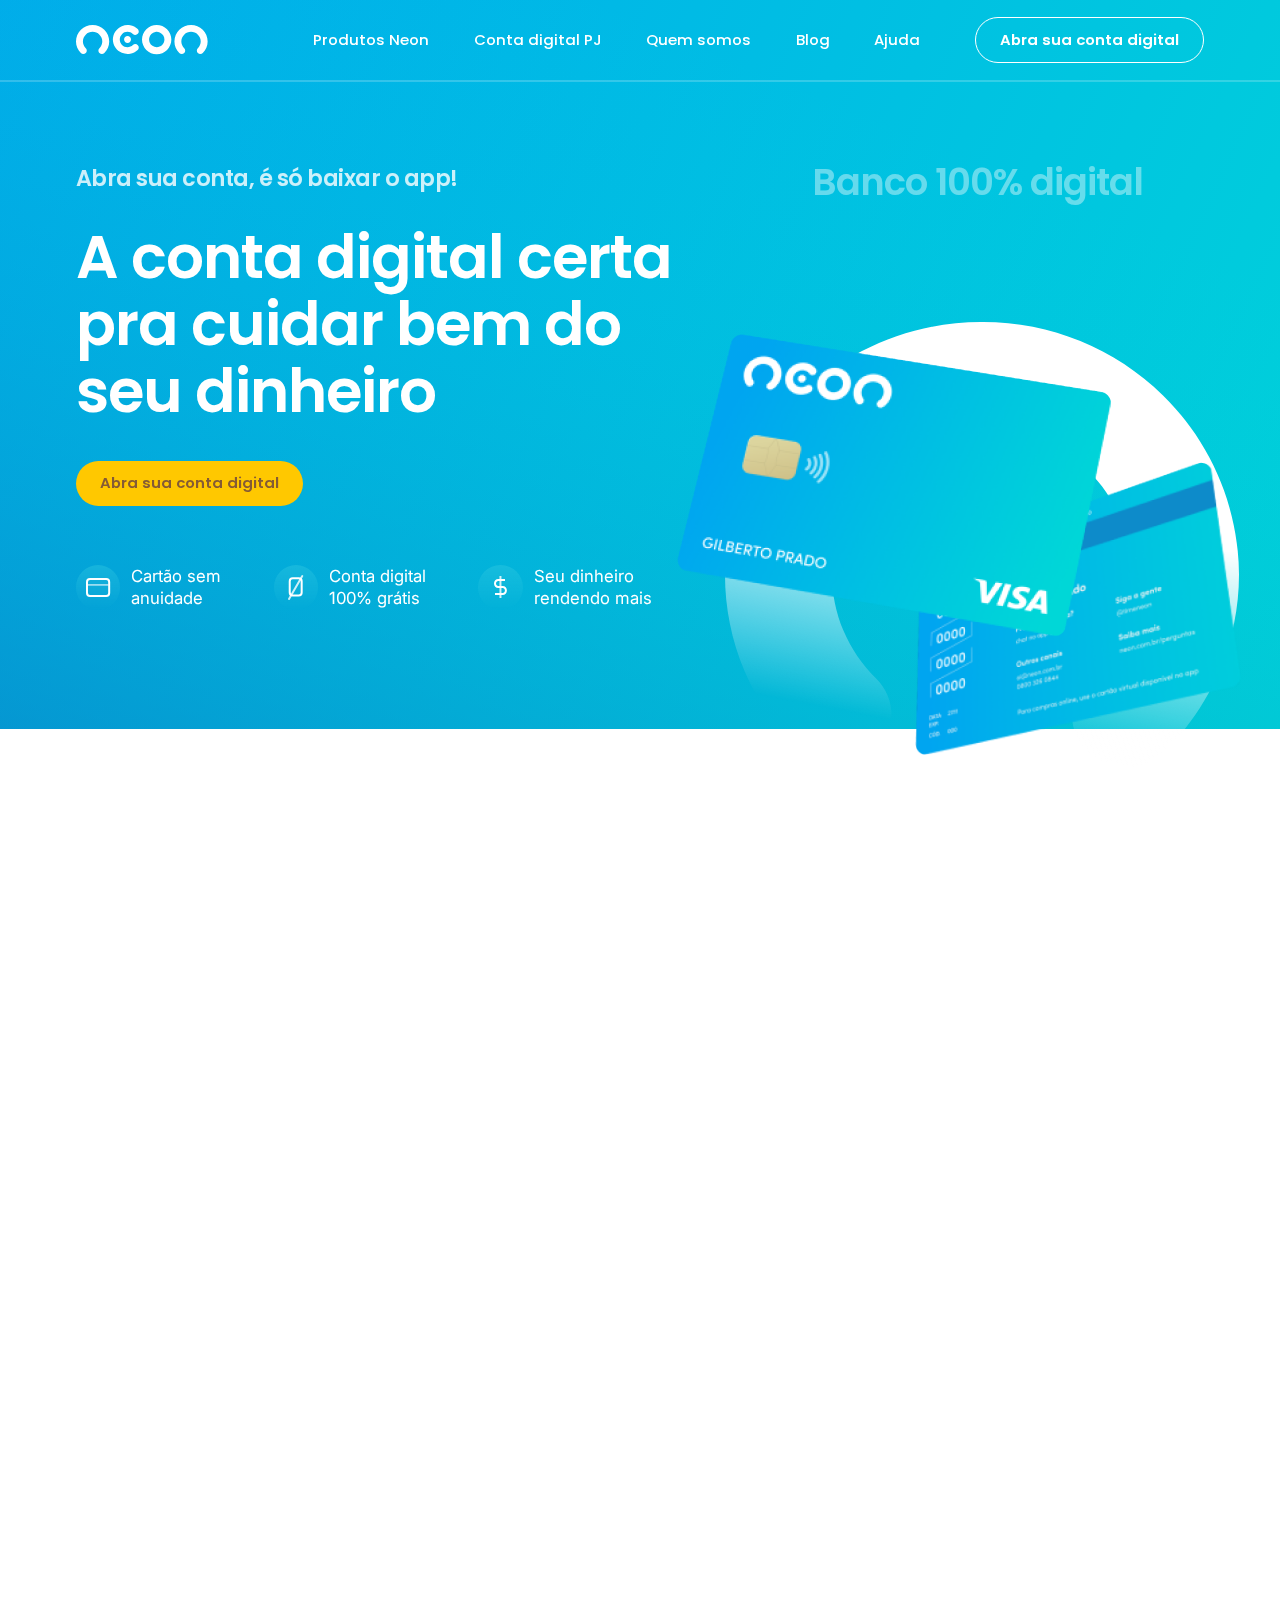
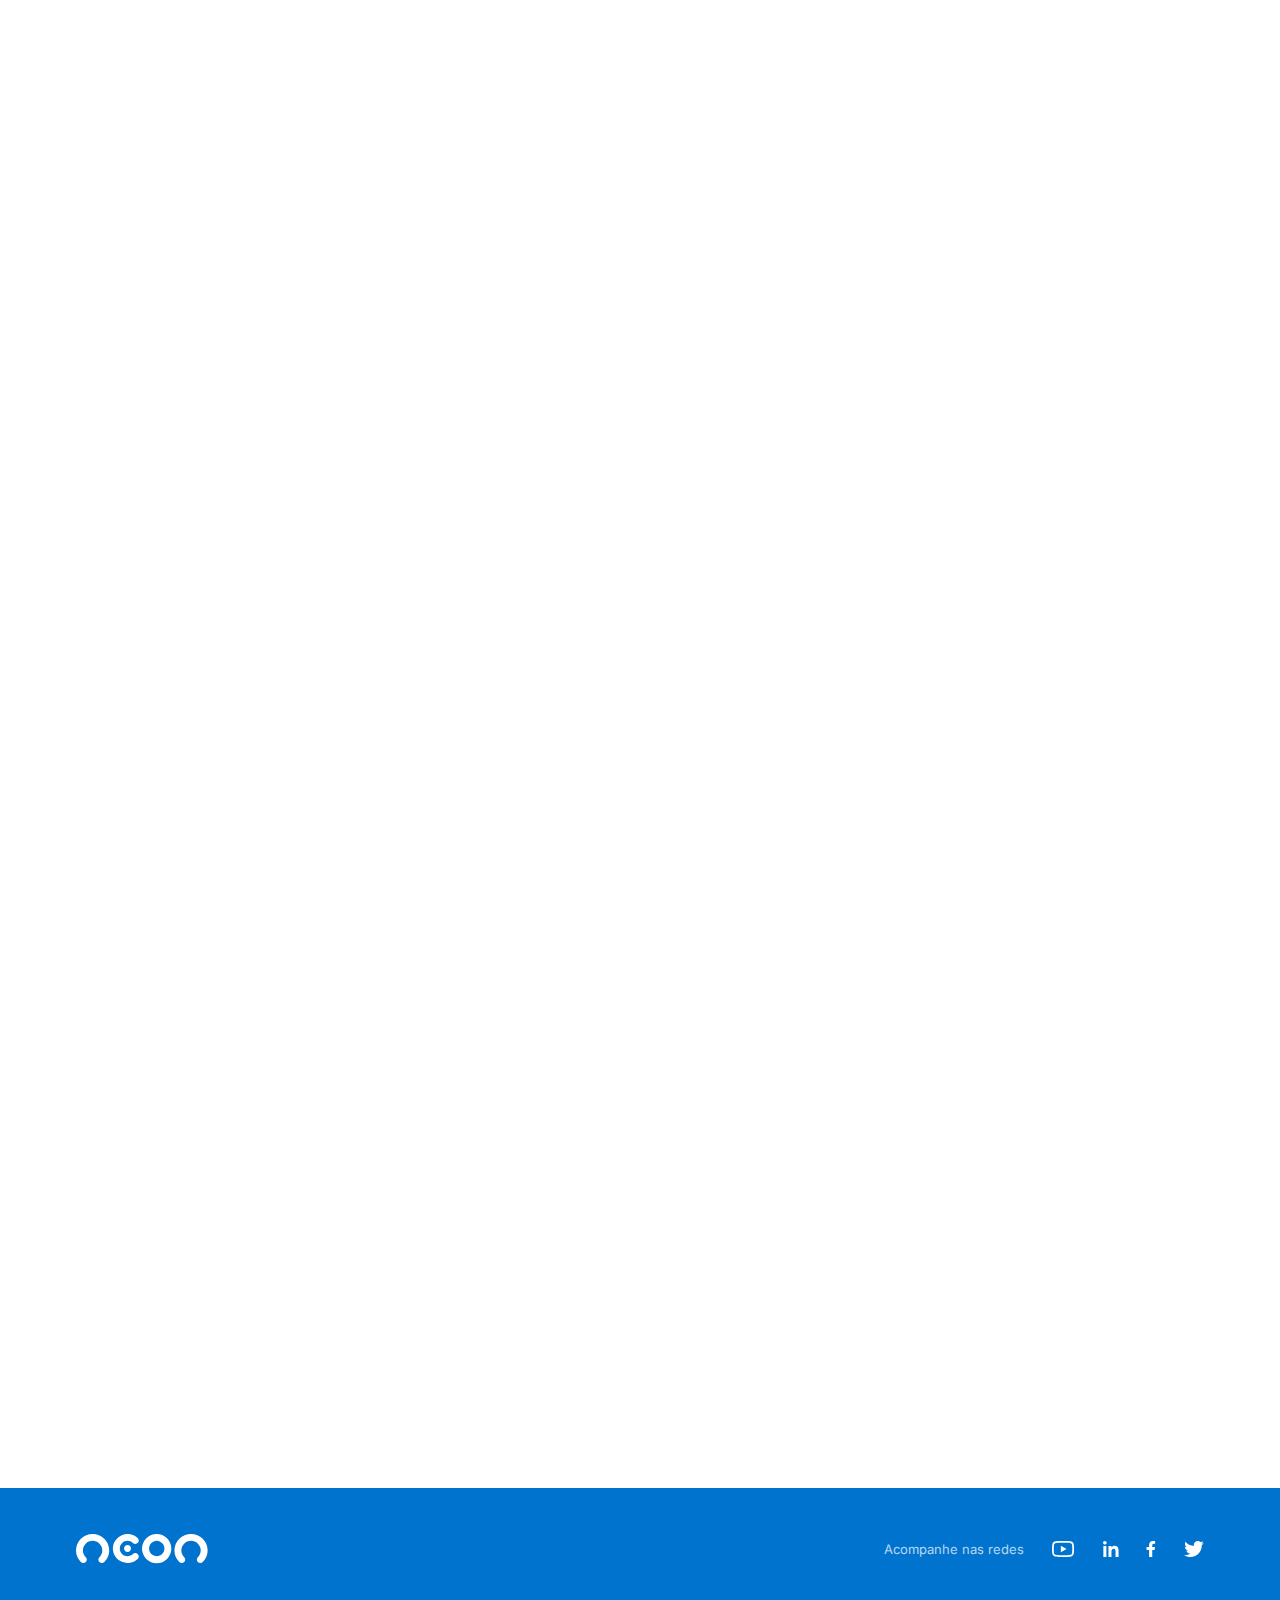
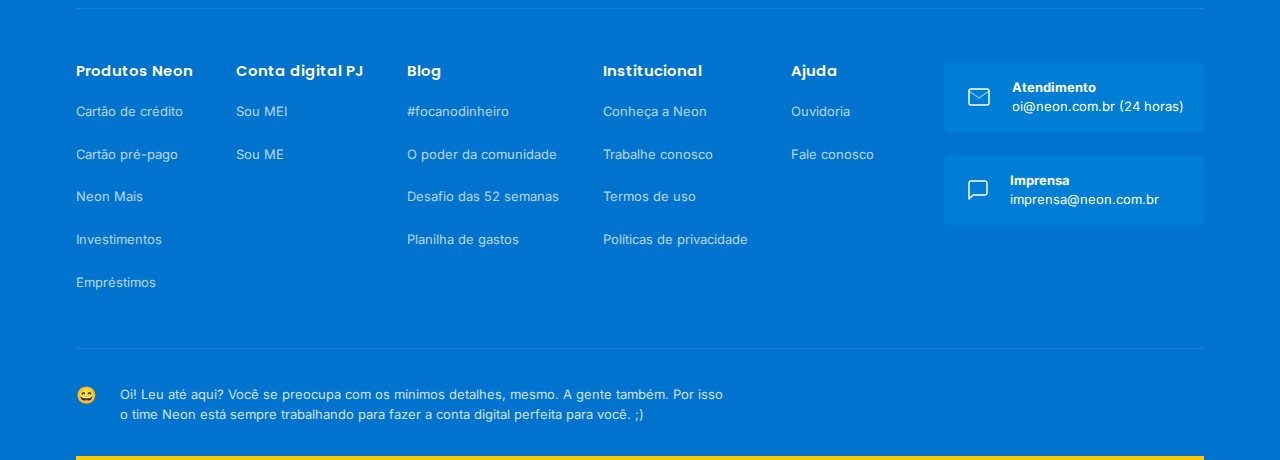
==== commit ccbc87d0: "Responsividade e adição de animações" ====
--- a/lp-neon/index.html
+++ b/lp-neon/index.html
@@ -4,6 +4,7 @@
     <meta charset="UTF-8" />
     <meta http-equiv="X-UA-Compatible" content="IE=edge" />
     <meta name="viewport" content="width=device-width, initial-scale=1.0" />
+    <link rel="icon" type="image/png" href="./img/favicon.png" />
     <link rel="preconnect" href="https://fonts.googleapis.com" />
     <link rel="preconnect" href="https://fonts.gstatic.com" crossorigin />
     <link
@@ -14,8 +15,48 @@
       rel="stylesheet"
       href="https://unpkg.com/swiper/swiper-bundle.min.css"
     />
+    <link href="https://unpkg.com/aos@2.3.1/dist/aos.css" rel="stylesheet" />
     <link rel="stylesheet" href="./css/main.min.css" />
-    <title>Projeto - Landing Page Neon</title>
+
+    <!-- Primary Meta Tags -->
+    <title>Redesign Landing Page NEON</title>
+    <meta name="title" content="Redesign Landing Page NEON" />
+    <meta
+      name="description"
+      content="A conta digital certa para cuidar bem do seu dinheiro "
+    />
+
+    <!-- Open Graph / Facebook -->
+    <meta property="og:type" content="website" />
+    <meta
+      property="og:url"
+      content="https://lp-neon-murilopiresalves.netlify.app/"
+    />
+    <meta property="og:title" content="Redesign Landing Page NEON" />
+    <meta
+      property="og:description"
+      content="A conta digital certa para cuidar bem do seu dinheiro "
+    />
+    <meta
+      property="og:image"
+      content="https://lp-neon-murilopiresalves.netlify.app/share-img.png"
+    />
+
+    <!-- Twitter -->
+    <meta property="twitter:card" content="summary_large_image" />
+    <meta
+      property="twitter:url"
+      content="https://lp-neon-murilopiresalves.netlify.app/"
+    />
+    <meta property="twitter:title" content="Redesign Landing Page NEON" />
+    <meta
+      property="twitter:description"
+      content="A conta digital certa para cuidar bem do seu dinheiro "
+    />
+    <meta
+      property="twitter:image"
+      content="https://lp-neon-murilopiresalves.netlify.app/share-img.png"
+    />
   </head>
   <body>
     <header>
@@ -32,13 +73,17 @@
             <li><a href="">Ajuda</a></li>
           </ul>
           <button class="btn-secundary white">Abra sua conta digital</button>
+
+          <button class="btn-mobile">
+            <img src="./img/btn-mobile.svg" alt="" />
+          </button>
         </nav>
       </div>
     </header>
 
     <section class="s-hero">
       <div class="container">
-        <div class="text">
+        <div class="text" data-aos="fade-right">
           <h3>Abra sua conta, é só baixar o app!</h3>
           <h1>A conta digital certa pra cuidar bem do seu dinheiro</h1>
           <button class="btn-primary">Abra sua conta digital</button>
@@ -79,8 +124,8 @@
           </ul>
         </div>
         <div class="area-image">
-          <h2>Banco 100% digital</h2>
-          <div class="image">
+          <h2 data-aos="fade-left">Banco 100% digital</h2>
+          <div class="image" data-aos="zoom-in">
             <img src="./img/card-neon-frnt.png" class="card-front" alt="" />
             <img src="./img/card-neon-back.png" class="card-back" alt="" />
             <img src="./img/circle-cards-neon.svg" class="circle" alt="" />
@@ -93,10 +138,20 @@
       <div class="container">
         <div class="left-area">
           <div class="ilustra-mockup">
-            <img src="./img/circle-mockup.svg" class="circle" alt="" />
-            <img src="./img/mockup.svg" class="mockup" alt="" />
-          </div>
-          <div class="text">
+            <img
+              src="./img/circle-mockup.svg"
+              class="circle"
+              data-aos="fade-left"
+              alt=""
+            />
+            <img
+              src="./img/mockup.svg"
+              class="mockup"
+              data-aos="flip-left"
+              alt=""
+            />
+          </div>
+          <div class="text" data-aos="fade-up">
             <div class="icon">
               <img src="./img/icon-neon.svg" class="icon" alt="" />
             </div>
@@ -122,7 +177,7 @@
           </div>
         </div>
         <div class="right-area">
-          <div class="main-text">
+          <div class="main-text" data-aos="fade-left">
             <h2>Resolva sua vida direto pelo app Neon!</h2>
             <ul>
               <li>
@@ -170,7 +225,7 @@
             </ul>
             <a href="" class="btn">Conheça outros produtos</a>
           </div>
-          <div class="box-card">
+          <div class="box-card" data-aos="fade-left">
             <div class="text">
               <h2>Neon Pejota</h2>
               <h3>Contas digitais PJ gratuitas para decolar seu negócio!</h3>
@@ -191,14 +246,14 @@
 
     <section class="s-depoimentos">
       <div class="container">
-        <div class="top">
+        <div class="top" data-aos="fade-right">
           <h2>
             <span>Prático, fácil, moderno</span>Você resolve tudo sem estresse
             😊
           </h2>
           <div class="swiper-pagination"></div>
         </div>
-        <div class="slide-depoimentos">
+        <div class="slide-depoimentos" data-aos="fade-up">
           <div class="swiper-wrapper">
             <div class="swiper-slide">
               <div class="card-depoimentos">
@@ -260,18 +315,6 @@
                 </p>
               </div>
             </div>
-            <div class="swiper-slide">
-              <div class="card-depoimentos">
-                <div class="user">
-                  <strong>@mzltweet</strong>
-                  <img src="./img/icon-twiiter.svg" alt="Ícone twitter" />
-                </div>
-                <p>
-                  Só por ter um cartão virtual com bloqueio fácil no app, já
-                  ganha e muito na segurançã pro cliente.
-                </p>
-              </div>
-            </div>
           </div>
           <div class="swiper-pagination"></div>
         </div>
@@ -280,7 +323,7 @@
 
     <section class="s-conta-digital">
       <div class="container">
-        <div class="text">
+        <div class="text" data-aos="fade-right">
           <h2>
             <span>Aproveite</span>Domine o seu dinheiro com uma conta 100%
             digital
@@ -317,9 +360,24 @@
           <button class="btn-primary">Abra sua conta digital</button>
         </div>
         <div class="image">
-          <img src="./img/mockup-01.svg" class="mockup-01" alt="" />
-          <img src="./img/mockup-02.png" class="mockup-02" alt="" />
-          <img src="./img/circle-conta-digital.svg" class="circle" alt="" />
+          <img
+            src="./img/mockup-01.svg"
+            data-aos="fade-up"
+            class="mockup-01"
+            alt=""
+          />
+          <img
+            src="./img/mockup-02.png"
+            data-aos="fade-down"
+            class="mockup-02"
+            alt=""
+          />
+          <img
+            src="./img/circle-conta-digital.svg"
+            data-aos="zoom-in"
+            class="circle"
+            alt=""
+          />
         </div>
       </div>
     </section>
@@ -462,6 +520,7 @@
     </footer>
 
     <script src="https://unpkg.com/swiper/swiper-bundle.min.js"></script>
+    <script src="https://unpkg.com/aos@2.3.1/dist/aos.js"></script>
 
     <script>
       var swiper = new Swiper('.slide-depoimentos', {
@@ -470,7 +529,26 @@
         pagination: {
           el: '.s-depoimentos .top .swiper-pagination',
           clickable: true
+        },
+        breakpoints: {
+          320: {
+            slidesPerView: 1.3,
+            spaceBetween: 16
+          },
+          600: {
+            slidesPerView: 2.3,
+            spaceBetween: 15
+          },
+          1200: {
+            slidesPerView: 3,
+            spaceBetween: 32
+          }
         }
+      })
+
+      AOS.init({
+        duration: 1000,
+        once: true
       })
     </script>
   </body>
--- a/lp-neon/css/main.min.css
+++ b/lp-neon/css/main.min.css
@@ -1,2 +1,2 @@
-*{margin:0;padding:0;list-style:none;text-decoration:none;outline:none;border:none;-webkit-box-sizing:border-box;box-sizing:border-box;font-family:'Inter', sans-serif}img{max-width:100%;display:block}html{font-size:62.5%}html,body{overflow-x:hidden}button{background-color:transparent;cursor:pointer}.container{width:100%;max-width:124.6rem;padding:0 1.5rem;margin:0 auto}h1{font-weight:600;font-size:6.4rem}h2{font-weight:bold;font-size:4rem}h3{font-size:2.4rem;line-height:150%}h4{font-size:2rem;line-height:112%}h1,h2{line-height:112%;letter-spacing:-1px}h3,h4{font-weight:500;letter-spacing:-0.5px}h1,h2,h3,h4{font-family:'Poppins', sans-serif;color:#4e4b59}.card-depoimentos{width:100%;max-width:38.4rem;height:20.9rem;background-color:rgba(241,240,245,0.548);border-radius:9px;padding:3.7rem 3.2rem 2.3rem 3.2rem}.card-depoimentos .user{display:-webkit-box;display:-ms-flexbox;display:flex;-webkit-box-orient:horizontal;-webkit-box-direction:normal;-ms-flex-direction:row;flex-direction:row;-webkit-box-align:center;-ms-flex-align:center;align-items:center;-webkit-box-pack:justify;-ms-flex-pack:justify;justify-content:space-between;margin-bottom:2.1rem}.card-depoimentos .user strong{font-family:'Poppins', sans-serif;font-weight:600;font-size:1.8rem;line-height:112%;letter-spacing:-1px;color:#4e4b59}.card-depoimentos p{font-size:1.8rem;line-height:150%;color:#5f5c6b}.btn-primary,.btn-secundary{display:inline-block;line-height:4.8rem;padding:0 2.6rem;border-radius:12.2rem;font-family:'Poppins', sans-serif;font-weight:600;font-size:1.6rem}.btn-primary{background-color:#ffc800;color:#855b35;-webkit-transition:background-color 0.3s;transition:background-color 0.3s}.btn-primary:hover{background-color:#ffdc5c}.btn-secundary{background-color:transparent;color:#00a5f0;border:1px solid #00a5f0;-webkit-transition:all 0.3s;transition:all 0.3s}.btn-secundary:hover{background-color:#00a5f0;color:#ffffff}.btn-secundary.white{border:1px solid white;color:white}.btn-secundary.white:hover{background-color:white;color:#00d7d7}header{display:-webkit-box;display:-ms-flexbox;display:flex;position:absolute;top:0;left:0;width:100%;height:8.8rem;border-bottom:2px solid rgba(255,255,255,0.2)}header .container{display:-webkit-box;display:-ms-flexbox;display:flex;-webkit-box-orient:horizontal;-webkit-box-direction:normal;-ms-flex-direction:row;flex-direction:row;-webkit-box-align:center;-ms-flex-align:center;align-items:center;-webkit-box-pack:justify;-ms-flex-pack:justify;justify-content:space-between}header nav{display:-webkit-box;display:-ms-flexbox;display:flex;-webkit-box-align:center;-ms-flex-align:center;align-items:center}header nav ul{display:-webkit-box;display:-ms-flexbox;display:flex;-webkit-box-align:center;-ms-flex-align:center;align-items:center;margin-right:5.9rem}header nav ul li:not(:first-child){margin-left:4.8rem}header nav ul li a{font-family:'Poppins', sans-serif;font-weight:500;font-size:1.6rem;line-height:125%;color:#ffffff;-webkit-transition:color 0.3s;transition:color 0.3s}header nav ul li a:hover{color:#ffc800}footer{background-color:#0073ce;padding-top:4.9rem}footer .top{display:-webkit-box;display:-ms-flexbox;display:flex;-webkit-box-orient:horizontal;-webkit-box-direction:normal;-ms-flex-direction:row;flex-direction:row;-webkit-box-align:center;-ms-flex-align:center;align-items:center;-webkit-box-pack:justify;-ms-flex-pack:justify;justify-content:space-between;border-bottom:1px solid rgba(73,197,253,0.2);padding-bottom:4.8rem;margin-bottom:5.7rem}footer .top .share{display:-webkit-box;display:-ms-flexbox;display:flex;-webkit-box-align:center;-ms-flex-align:center;align-items:center}footer .top .share span{font-size:1.4rem;line-height:125%;text-align:right;color:#ffffff;opacity:0.7}footer .top .share ul{display:-webkit-box;display:-ms-flexbox;display:flex;-webkit-box-align:center;-ms-flex-align:center;align-items:center;margin-left:3rem}footer .top .share ul li:not(:first-child){margin-left:3rem}footer .main{display:-webkit-box;display:-ms-flexbox;display:flex;-webkit-box-orient:horizontal;-webkit-box-direction:normal;-ms-flex-direction:row;flex-direction:row;-webkit-box-align:start;-ms-flex-align:start;align-items:flex-start;-webkit-box-pack:justify;-ms-flex-pack:justify;justify-content:space-between;border-bottom:1px solid rgba(73,196,253,0.2);padding-bottom:6.2rem;margin-bottom:3.9rem}footer .main nav{display:-webkit-box;display:-ms-flexbox;display:flex;-webkit-box-orient:horizontal;-webkit-box-direction:normal;-ms-flex-direction:row;flex-direction:row;-webkit-box-align:start;-ms-flex-align:start;align-items:flex-start;-webkit-box-pack:justify;-ms-flex-pack:justify;justify-content:space-between;width:100%;max-width:86rem}footer .main nav .item strong{font-family:'Poppins', sans-serif;font-weight:600;font-size:1.6rem;line-height:125%;color:#ffffff;display:inline-block;margin-bottom:2.5rem}footer .main nav .item ul li:not(:last-child){margin-bottom:2.9rem}footer .main nav .item ul li a{font-size:1.4rem;line-height:1.7rem;color:#ffffff;opacity:0.7}footer .main .btns{width:100%;max-width:28rem}footer .main .btns button{width:100%;height:7.6rem;background:rgba(0,165,240,0.23);border-radius:0.6rem;display:-webkit-box;display:-ms-flexbox;display:flex;-webkit-box-align:center;-ms-flex-align:center;align-items:center;padding-left:2.5rem}footer .main .btns button:not(:last-child){margin-bottom:2.4rem}footer .main .btns button .info{margin-left:2.4rem}footer .main .btns button .info strong{display:block;text-align:left;font-weight:bold;font-size:1.4rem;line-height:150%;color:#ffffff}footer .main .btns button .info span{display:block;font-size:1.4rem;line-height:150%;color:#ffffff}footer .msg{display:-webkit-box;display:-ms-flexbox;display:flex;-webkit-box-align:start;-ms-flex-align:start;align-items:flex-start;border-bottom:4px solid #ffc800;padding-bottom:3.4rem}footer .msg .icon{font-size:1.8rem}footer .msg p{width:100%;max-width:66rem;margin-left:2.5rem;font-size:1.4rem;line-height:150%;color:#ffffff;opacity:0.8}.s-hero{width:100%;height:78.6rem;background:url("../img/bg-hero.svg") no-repeat center center;padding-top:17.5rem}.s-hero .container{display:-webkit-box;display:-ms-flexbox;display:flex;-webkit-box-orient:horizontal;-webkit-box-direction:normal;-ms-flex-direction:row;flex-direction:row;-webkit-box-align:start;-ms-flex-align:start;align-items:flex-start;-webkit-box-pack:justify;-ms-flex-pack:justify;justify-content:space-between}.s-hero .text{width:100%;max-width:68.4rem}.s-hero .text h3{color:#fff;opacity:0.8;font-weight:600;margin-bottom:3.2rem}.s-hero .text h1{color:#fff;margin-bottom:3.9rem}.s-hero .text ul{width:100%;max-width:62.1rem;margin-top:6.4rem;display:-webkit-box;display:-ms-flexbox;display:flex;-webkit-box-align:center;-ms-flex-align:center;align-items:center;-webkit-box-pack:justify;-ms-flex-pack:justify;justify-content:space-between}.s-hero .text ul li{display:-webkit-box;display:-ms-flexbox;display:flex;-webkit-box-align:center;-ms-flex-align:center;align-items:center}.s-hero .text ul li .icon{width:4.8rem;height:4.8rem;background:-webkit-gradient(linear, left top, left bottom, from(rgba(53,203,226,0.4)), to(rgba(53,202,226,0)));background:linear-gradient(180deg, rgba(53,203,226,0.4) 0%, rgba(53,202,226,0) 100%);border-radius:50%;display:-webkit-box;display:-ms-flexbox;display:flex;-webkit-box-orient:horizontal;-webkit-box-direction:normal;-ms-flex-direction:row;flex-direction:row;-webkit-box-align:center;-ms-flex-align:center;align-items:center;-webkit-box-pack:center;-ms-flex-pack:center;justify-content:center;margin-right:1.2rem}.s-hero .text ul li span{font-size:1.8rem;line-height:22px;color:#fff}.s-hero .area-image{width:100%;max-width:70.6rem;margin-right:-17.4rem}.s-hero .area-image h2{margin-bottom:6.7rem;text-align:center;color:rgba(255,255,255,0.4);font-weight:600}.s-hero .area-image .image{position:relative;top:3.2rem;width:100%;height:54.1rem}.s-hero .area-image .image img{position:absolute}.s-hero .area-image .image .card-front{top:4.1rem;left:0;z-index:2}.s-hero .area-image .image .card-back{bottom:4.6rem;right:8.6rem;z-index:1}.s-hero .area-image .image .circle{top:2.8rem;right:4.3rem}.s-card-neon{padding-top:12.9rem}.s-card-neon .container{display:-webkit-box;display:-ms-flexbox;display:flex;-webkit-box-orient:horizontal;-webkit-box-direction:normal;-ms-flex-direction:row;flex-direction:row;-webkit-box-align:start;-ms-flex-align:start;align-items:flex-start;-webkit-box-pack:justify;-ms-flex-pack:justify;justify-content:space-between}.s-card-neon .left-area{width:100%;max-width:27.7rem}.s-card-neon .left-area .ilustra-mockup{position:relative;width:100%;max-width:27.7rem;margin-bottom:12.9rem}.s-card-neon .left-area .ilustra-mockup .circle{position:absolute;top:8.7rem;left:-21.4rem;max-width:37.7rem;z-index:-1}.s-card-neon .left-area .text{width:100%;display:-webkit-box;display:-ms-flexbox;display:flex;-webkit-box-orient:vertical;-webkit-box-direction:normal;-ms-flex-direction:column;flex-direction:column;-webkit-box-align:center;-ms-flex-align:center;align-items:center}.s-card-neon .left-area .text .icon{position:relative}.s-card-neon .left-area .text .icon::before{content:'';width:5px;height:83px;background:url(../img/points.svg) no-repeat center center;position:absolute;top:-10.4rem;left:50%;margin-left:-2.5px}.s-card-neon .left-area .text .info-txt{display:-webkit-box;display:-ms-flexbox;display:flex;-webkit-box-orient:vertical;-webkit-box-direction:normal;-ms-flex-direction:column;flex-direction:column;-webkit-box-align:center;-ms-flex-align:center;align-items:center}.s-card-neon .left-area .text .info-txt h3{text-align:center;margin-top:3.6rem;color:#33303e}.s-card-neon .left-area .text .info-txt p{text-align:center;font-size:16px;line-height:150%;color:#5f5c6b;opacity:0.8;margin-bottom:2.6rem}.s-card-neon .left-area .text .info-txt ul li:not(:last-child){margin-bottom:2.6rem}.s-card-neon .right-area{width:100%;max-width:80rem}.s-card-neon .right-area .main-text{margin-bottom:14.4rem}.s-card-neon .right-area .main-text h2{max-width:48.8rem;color:#33303e;margin-bottom:4.9rem}.s-card-neon .right-area .main-text ul{margin-bottom:3.2rem}.s-card-neon .right-area .main-text ul li{display:-webkit-box;display:-ms-flexbox;display:flex;-webkit-box-orient:horizontal;-webkit-box-direction:normal;-ms-flex-direction:row;flex-direction:row;-webkit-box-align:center;-ms-flex-align:center;align-items:center;-webkit-box-pack:justify;-ms-flex-pack:justify;justify-content:space-between;border-bottom:1px solid rgba(225,224,231,0.9);padding:3.3rem 0rem}.s-card-neon .right-area .main-text ul li:first-child{padding-top:0rem}.s-card-neon .right-area .main-text ul li .info{display:-webkit-box;display:-ms-flexbox;display:flex;-webkit-box-align:center;-ms-flex-align:center;align-items:center}.s-card-neon .right-area .main-text ul li .info .txt{margin-left:4.3rem}.s-card-neon .right-area .main-text ul li .info .txt h3{color:#5f5c6b}.s-card-neon .right-area .main-text ul li .info .txt p{font-size:1.8rem;line-height:150%;color:#7a7786}.s-card-neon .right-area .main-text .btn{position:relative;display:inline-block;font-family:'Poppins', sans-serif;font-weight:500;font-size:1.6rem;line-height:112%;letter-spacing:-0.5px;color:#0073ce}.s-card-neon .right-area .main-text .btn:after{content:'';position:absolute;right:-1.8rem;bottom:0;width:1rem;height:3px;background-color:#ffc800}.s-card-neon .right-area .box-card{width:100%;height:41rem;background:url("../img/bg-box-card-neon.svg") no-repeat center center;border-radius:1.2rem;display:-webkit-box;display:-ms-flexbox;display:flex;-webkit-box-align:center;-ms-flex-align:center;align-items:center;-webkit-box-pack:justify;-ms-flex-pack:justify;justify-content:space-between;padding-left:5.9rem}.s-card-neon .right-area .box-card .text{width:100%;max-width:38rem}.s-card-neon .right-area .box-card .text h2{color:#fff;margin-bottom:1.1rem}.s-card-neon .right-area .box-card .text h3{color:#fff;max-width:32.7rem;margin-bottom:0.8rem}.s-card-neon .right-area .box-card .text p{font-size:1.6rem;line-height:150%;color:#fff;margin-bottom:3.1rem}.s-card-neon .right-area .box-card .text .btns{display:-webkit-box;display:-ms-flexbox;display:flex;-webkit-box-align:center;-ms-flex-align:center;align-items:center}.s-card-neon .right-area .box-card .text .btns button:not(:first-child){margin-left:1.6rem}.s-card-neon .right-area .box-card .image{margin-right:-3.1rem}.s-depoimentos{padding-top:13.4rem}.s-depoimentos .top{display:-webkit-box;display:-ms-flexbox;display:flex;-webkit-box-orient:horizontal;-webkit-box-direction:normal;-ms-flex-direction:row;flex-direction:row;-webkit-box-align:end;-ms-flex-align:end;align-items:flex-end;-webkit-box-pack:justify;-ms-flex-pack:justify;justify-content:space-between;margin-bottom:4rem}.s-depoimentos .top h2 span{display:block;color:#c6c5ce;margin-bottom:1.4rem}.s-depoimentos .top .swiper-pagination{position:relative;width:8%}.s-depoimentos .top .swiper-pagination .swiper-pagination-bullet{background:#ffc800;opacity:0.3;border-radius:1.2rem;-webkit-transition:all 0.3s;transition:all 0.3s}.s-depoimentos .top .swiper-pagination .swiper-pagination-bullet:not(:first-child){margin-left:0.4rem}.s-depoimentos .top .swiper-pagination .swiper-pagination-bullet-active{opacity:1;width:2rem}.s-depoimentos .slide-depoimentos{overflow:hidden}.s-conta-digital{padding-top:12.7rem;padding-bottom:8.5rem}.s-conta-digital .container{display:-webkit-box;display:-ms-flexbox;display:flex;-webkit-box-align:center;-ms-flex-align:center;align-items:center}.s-conta-digital .text{max-width:54.2rem}.s-conta-digital .text h2{color:#33303e;margin-bottom:4.5rem}.s-conta-digital .text h2 span{display:block;color:rgba(198,197,206,0.8);margin-bottom:0.9rem}.s-conta-digital .text ul{margin-bottom:6.1rem}.s-conta-digital .text ul li{display:-webkit-box;display:-ms-flexbox;display:flex;-webkit-box-align:center;-ms-flex-align:center;align-items:center}.s-conta-digital .text ul li:not(:last-child){margin-bottom:4.5rem}.s-conta-digital .text ul li .icon{width:4.5rem;height:4.5rem;background-color:#00d7d7;border-radius:0.8rem;display:-webkit-box;display:-ms-flexbox;display:flex;-webkit-box-orient:horizontal;-webkit-box-direction:normal;-ms-flex-direction:row;flex-direction:row;-webkit-box-align:center;-ms-flex-align:center;align-items:center;-webkit-box-pack:center;-ms-flex-pack:center;justify-content:center;margin-right:2.6rem}.s-conta-digital .text ul li .info h4{margin-bottom:0.4rem;color:#5f5c6b}.s-conta-digital .text ul li .info p{font-size:1.8rem;line-height:150%;color:#7a7786}.s-conta-digital .image{position:relative;width:100%;max-width:71.2rem;height:59.8rem;margin-right:-3.8rem;left:12.5rem}.s-conta-digital .image img{position:absolute}.s-conta-digital .image img.mockup-01{left:0;bottom:4.7rem}.s-conta-digital .image img.mockup-02{top:3px;left:25.8rem}.s-conta-digital .image img.circle{right:0;bottom:0}
+*{margin:0;padding:0;list-style:none;text-decoration:none;outline:none;border:none;-webkit-box-sizing:border-box;box-sizing:border-box;font-family:'Inter', sans-serif}img{max-width:100%;display:block}html{font-size:62.5%}@media (max-width: 1300px){html{font-size:58%}}@media (max-width: 991px){html{font-size:62.5%}}html,body{overflow-x:hidden}button{background-color:transparent;cursor:pointer}.container{width:100%;max-width:124.6rem;padding:0 1.5rem;margin:0 auto}h1{font-weight:600;font-size:6.4rem}@media (max-width: 1050px){h1{font-size:5.2rem}}@media (max-width: 991px){h1{font-size:4.8rem}}h2{font-weight:bold;font-size:4rem}h3{font-size:2.4rem;line-height:150%}h4{font-size:2rem;line-height:112%}h1,h2{line-height:112%;letter-spacing:-1px}h3,h4{font-weight:500;letter-spacing:-0.5px}h1,h2,h3,h4{font-family:'Poppins', sans-serif;color:#4e4b59}.card-depoimentos{width:100%;max-width:38.4rem;height:20.9rem;background-color:rgba(241,240,245,0.548);border-radius:9px;padding:3.7rem 3.2rem 2.3rem 3.2rem}.card-depoimentos .user{display:-webkit-box;display:-ms-flexbox;display:flex;-webkit-box-orient:horizontal;-webkit-box-direction:normal;-ms-flex-direction:row;flex-direction:row;-webkit-box-align:center;-ms-flex-align:center;align-items:center;-webkit-box-pack:justify;-ms-flex-pack:justify;justify-content:space-between;margin-bottom:2.1rem}.card-depoimentos .user strong{font-family:'Poppins', sans-serif;font-weight:600;font-size:1.8rem;line-height:112%;letter-spacing:-1px;color:#4e4b59}.card-depoimentos p{font-size:1.8rem;line-height:150%;color:#5f5c6b}@media (max-width: 480px){.card-depoimentos{height:25.3rem}}.btn-primary,.btn-secundary{display:inline-block;line-height:4.8rem;padding:0 2.6rem;border-radius:12.2rem;font-family:'Poppins', sans-serif;font-weight:600;font-size:1.6rem}.btn-primary{background-color:#ffc800;color:#855b35;-webkit-transition:background-color 0.3s;transition:background-color 0.3s}.btn-primary:hover{background-color:#ffdc5c}.btn-secundary{background-color:transparent;color:#00a5f0;border:1px solid #00a5f0;-webkit-transition:all 0.3s;transition:all 0.3s}.btn-secundary:hover{background-color:#00a5f0;color:#ffffff}.btn-secundary.white{border:1px solid white;color:white}.btn-secundary.white:hover{background-color:white;color:#00d7d7}header{display:-webkit-box;display:-ms-flexbox;display:flex;position:absolute;top:0;left:0;width:100%;height:8.8rem;border-bottom:2px solid rgba(255,255,255,0.2)}header .container{display:-webkit-box;display:-ms-flexbox;display:flex;-webkit-box-orient:horizontal;-webkit-box-direction:normal;-ms-flex-direction:row;flex-direction:row;-webkit-box-align:center;-ms-flex-align:center;align-items:center;-webkit-box-pack:justify;-ms-flex-pack:justify;justify-content:space-between}header nav{display:-webkit-box;display:-ms-flexbox;display:flex;-webkit-box-align:center;-ms-flex-align:center;align-items:center}header nav ul{display:-webkit-box;display:-ms-flexbox;display:flex;-webkit-box-align:center;-ms-flex-align:center;align-items:center;margin-right:5.9rem}header nav ul li:not(:first-child){margin-left:4.8rem}header nav ul li a{font-family:'Poppins', sans-serif;font-weight:500;font-size:1.6rem;line-height:125%;color:#ffffff;-webkit-transition:color 0.3s;transition:color 0.3s}header nav ul li a:hover{color:#ffc800}header .btn-mobile{display:none;margin-left:4rem}@media (max-width: 1085px){header nav ul{margin-right:3rem}header nav ul li:not(:first-child){margin-left:2.5rem}}@media (max-width: 991px){header .logo{max-width:10.8rem}header nav ul{display:none}header .btn-mobile{display:block}}@media (max-width: 480px){header{height:7.3rem}header nav .btn-secundary{display:none}}footer{background-color:#0073ce;padding-top:4.9rem}footer .top{display:-webkit-box;display:-ms-flexbox;display:flex;-webkit-box-orient:horizontal;-webkit-box-direction:normal;-ms-flex-direction:row;flex-direction:row;-webkit-box-align:center;-ms-flex-align:center;align-items:center;-webkit-box-pack:justify;-ms-flex-pack:justify;justify-content:space-between;border-bottom:1px solid rgba(73,197,253,0.2);padding-bottom:4.8rem;margin-bottom:5.7rem}footer .top .share{display:-webkit-box;display:-ms-flexbox;display:flex;-webkit-box-align:center;-ms-flex-align:center;align-items:center}footer .top .share span{font-size:1.4rem;line-height:125%;text-align:right;color:#ffffff;opacity:0.7}footer .top .share ul{display:-webkit-box;display:-ms-flexbox;display:flex;-webkit-box-align:center;-ms-flex-align:center;align-items:center;margin-left:3rem}footer .top .share ul li:not(:first-child){margin-left:3rem}footer .main{display:-webkit-box;display:-ms-flexbox;display:flex;-webkit-box-orient:horizontal;-webkit-box-direction:normal;-ms-flex-direction:row;flex-direction:row;-webkit-box-align:start;-ms-flex-align:start;align-items:flex-start;-webkit-box-pack:justify;-ms-flex-pack:justify;justify-content:space-between;border-bottom:1px solid rgba(73,196,253,0.2);padding-bottom:6.2rem;margin-bottom:3.9rem}footer .main nav{display:-webkit-box;display:-ms-flexbox;display:flex;-webkit-box-orient:horizontal;-webkit-box-direction:normal;-ms-flex-direction:row;flex-direction:row;-webkit-box-align:start;-ms-flex-align:start;align-items:flex-start;-webkit-box-pack:justify;-ms-flex-pack:justify;justify-content:space-between;width:100%;max-width:86rem}footer .main nav .item strong{font-family:'Poppins', sans-serif;font-weight:600;font-size:1.6rem;line-height:125%;color:#ffffff;display:inline-block;margin-bottom:2.5rem}footer .main nav .item ul li:not(:last-child){margin-bottom:2.9rem}footer .main nav .item ul li a{font-size:1.4rem;line-height:1.7rem;color:#ffffff;opacity:0.7}footer .main .btns{width:100%;max-width:28rem}footer .main .btns button{width:100%;height:7.6rem;background:rgba(0,165,240,0.23);border-radius:0.6rem;display:-webkit-box;display:-ms-flexbox;display:flex;-webkit-box-align:center;-ms-flex-align:center;align-items:center;padding-left:2.5rem}footer .main .btns button:not(:last-child){margin-bottom:2.4rem}footer .main .btns button .info{margin-left:2.4rem}footer .main .btns button .info strong{display:block;text-align:left;font-weight:bold;font-size:1.4rem;line-height:150%;color:#ffffff}footer .main .btns button .info span{display:block;font-size:1.4rem;line-height:150%;color:#ffffff}footer .msg{display:-webkit-box;display:-ms-flexbox;display:flex;-webkit-box-align:start;-ms-flex-align:start;align-items:flex-start;border-bottom:4px solid #ffc800;padding-bottom:3.4rem}footer .msg .icon{font-size:1.8rem}footer .msg p{width:100%;max-width:66rem;margin-left:2.5rem;font-size:1.4rem;line-height:150%;color:#ffffff;opacity:0.8}@media (max-width: 1050px){footer .main nav{max-width:76rem}}@media (max-width: 991px){footer .main{width:100%;position:relative;-webkit-box-orient:vertical;-webkit-box-direction:normal;-ms-flex-direction:column;flex-direction:column;-webkit-box-align:start;-ms-flex-align:start;align-items:flex-start;padding-bottom:3.6rem}footer .main nav{width:100%;-ms-flex-wrap:wrap;flex-wrap:wrap;-webkit-box-pack:start;-ms-flex-pack:start;justify-content:flex-start}footer .main nav .item{width:33%;margin-bottom:5rem}footer .main .btns{position:absolute;bottom:14rem;right:0}footer .msg{-webkit-box-orient:vertical;-webkit-box-direction:normal;-ms-flex-direction:column;flex-direction:column;-webkit-box-align:center;-ms-flex-align:center;align-items:center}footer .msg p{margin-left:0;text-align:center;margin-top:1rem}}@media (max-width: 600px){footer .main{margin-bottom:3rem}footer .main .btns{max-width:25rem}footer .main .btns button img{display:none}footer .main .btns button .info{margin-left:0}}@media (max-width: 480px){footer .top{-webkit-box-orient:vertical;-webkit-box-direction:normal;-ms-flex-direction:column;flex-direction:column;-webkit-box-align:center;-ms-flex-align:center;align-items:center;padding-bottom:4.3rem;margin-bottom:5.2rem}footer .top .share{-webkit-box-orient:vertical;-webkit-box-direction:normal;-ms-flex-direction:column;flex-direction:column;margin-top:3.2rem}footer .top .share ul{margin-left:0;margin-top:2rem}footer .main nav .item{width:50%;margin-bottom:5.3rem}footer .main .btns{bottom:0;position:relative;max-width:100%}footer .main .btns button{padding-left:0;-webkit-box-pack:center;-ms-flex-pack:center;justify-content:center}footer .main .btns button .info strong,footer .main .btns button .info span{display:block;text-align:center}}.s-hero{width:100%;height:78.6rem;background:url("../img/bg-hero.svg") no-repeat center center;padding-top:17.5rem}.s-hero .container{display:-webkit-box;display:-ms-flexbox;display:flex;-webkit-box-orient:horizontal;-webkit-box-direction:normal;-ms-flex-direction:row;flex-direction:row;-webkit-box-align:start;-ms-flex-align:start;align-items:flex-start;-webkit-box-pack:justify;-ms-flex-pack:justify;justify-content:space-between}.s-hero .text{width:100%;max-width:68.4rem}.s-hero .text h3{color:#fff;opacity:0.8;font-weight:600;margin-bottom:3.2rem}.s-hero .text h1{color:#fff;margin-bottom:3.9rem}.s-hero .text ul{width:100%;max-width:62.1rem;margin-top:6.4rem;display:-webkit-box;display:-ms-flexbox;display:flex;-webkit-box-align:center;-ms-flex-align:center;align-items:center;-webkit-box-pack:justify;-ms-flex-pack:justify;justify-content:space-between}.s-hero .text ul li{display:-webkit-box;display:-ms-flexbox;display:flex;-webkit-box-align:center;-ms-flex-align:center;align-items:center}.s-hero .text ul li .icon{width:4.8rem;height:4.8rem;background:-webkit-gradient(linear, left top, left bottom, from(rgba(53,203,226,0.4)), to(rgba(53,202,226,0)));background:linear-gradient(180deg, rgba(53,203,226,0.4) 0%, rgba(53,202,226,0) 100%);border-radius:50%;display:-webkit-box;display:-ms-flexbox;display:flex;-webkit-box-orient:horizontal;-webkit-box-direction:normal;-ms-flex-direction:row;flex-direction:row;-webkit-box-align:center;-ms-flex-align:center;align-items:center;-webkit-box-pack:center;-ms-flex-pack:center;justify-content:center;margin-right:1.2rem}.s-hero .text ul li span{font-size:1.8rem;line-height:22px;color:#fff}.s-hero .area-image{width:100%;max-width:70.6rem;margin-right:-17.4rem}.s-hero .area-image h2{margin-bottom:6.7rem;text-align:center;color:rgba(255,255,255,0.4);font-weight:600}.s-hero .area-image .image{position:relative;top:3.2rem;width:100%;height:54.1rem}.s-hero .area-image .image img{position:absolute}.s-hero .area-image .image .card-front{top:4.1rem;left:0;z-index:2;max-width:43.5;-webkit-animation:floating 6s infinite;animation:floating 6s infinite}.s-hero .area-image .image .card-back{bottom:4.6rem;right:8.6rem;z-index:1;max-width:35.2rem;-webkit-animation:floating 8s infinite;animation:floating 8s infinite}.s-hero .area-image .image .circle{max-width:55.3rem;top:2.8rem;right:4.3rem}@media (max-width: 1440px){.s-hero .area-image{margin-right:-13.4rem}}@media (max-width: 1366px){.s-hero .area-image{margin-right:-8rem}.s-hero .area-image .image .card-back{right:4rem}}@media (max-width: 1050px){.s-hero{padding-top:14.5rem;height:65.6rem}.s-hero .text{margin-top:4.5rem}.s-hero .area-image{margin-right:-10px}.s-hero .area-image h2{margin-bottom:1.5rem}.s-hero .area-image .image{height:45rem}.s-hero .area-image .image .card-front{max-width:35rem;top:0}.s-hero .area-image .image .card-back{max-width:29rem;bottom:0}.s-hero .area-image .image .circle{max-width:46rem}}@media (max-width: 991px){.s-hero{height:89.1rem;background-size:cover}.s-hero .container{-webkit-box-orient:vertical;-webkit-box-direction:normal;-ms-flex-direction:column;flex-direction:column;-webkit-box-align:center;-ms-flex-align:center;align-items:center}.s-hero .text{margin-bottom:5rem;max-width:68.5rem;display:-webkit-box;display:-ms-flexbox;display:flex;-webkit-box-orient:vertical;-webkit-box-direction:normal;-ms-flex-direction:column;flex-direction:column;-webkit-box-align:center;-ms-flex-align:center;align-items:center;-webkit-box-pack:center;-ms-flex-pack:center;justify-content:center}.s-hero .text h3{text-align:center}.s-hero .text h1{text-align:center;margin-bottom:2.6rem}.s-hero .text ul{margin-top:3.9rem}.s-hero .area-image h2{margin-bottom:1.9rem}.s-hero .area-image .image{max-width:51.1rem;height:42.4rem;margin:0 auto;top:0}.s-hero .area-image .image .circle{max-width:42.9rem;top:0;right:1.3rem}.s-hero .area-image .image .card-front{max-width:34rem;left:0;top:3.5rem}.s-hero .area-image .image .card-back{max-width:27.4rem;right:2.9rem;bottom:3.6rem}}@media (max-width: 480px){.s-hero{padding-top:12.4rem;height:73.9rem}.s-hero .text h3{font-size:1.6rem;line-height:120%;margin-bottom:1.5rem}.s-hero .text h1{font-size:3.2rem;line-height:112%;margin-bottom:3.7rem}.s-hero .text ul{-webkit-box-orient:vertical;-webkit-box-direction:normal;-ms-flex-direction:column;flex-direction:column;-webkit-box-align:start;-ms-flex-align:start;align-items:flex-start;max-width:26rem}.s-hero .text ul li:not(:last-child){margin-bottom:1.7rem}.s-hero .text ul li .icon{width:2rem;height:auto;background-color:transparent}.s-hero .text ul li span br{display:none}.s-hero .area-image h2{display:none}.s-hero .area-image .image{max-width:30.5rem;height:24.8rem}.s-hero .area-image .image .circle{max-width:26.7rem;right:0}.s-hero .area-image .image .card-front{max-width:21.1rem;top:2.9rem}.s-hero .area-image .image .card-back{max-width:17rem;bottom:0;right:0.6rem}}.s-card-neon{padding-top:12.9rem}.s-card-neon .container{display:-webkit-box;display:-ms-flexbox;display:flex;-webkit-box-orient:horizontal;-webkit-box-direction:normal;-ms-flex-direction:row;flex-direction:row;-webkit-box-align:start;-ms-flex-align:start;align-items:flex-start;-webkit-box-pack:justify;-ms-flex-pack:justify;justify-content:space-between}.s-card-neon .left-area{width:100%;max-width:27.7rem}.s-card-neon .left-area .ilustra-mockup{position:relative;width:100%;max-width:27.7rem;margin-bottom:12.9rem}.s-card-neon .left-area .ilustra-mockup .circle{position:absolute;top:8.7rem;left:-21.4rem;max-width:37.7rem;z-index:-1}.s-card-neon .left-area .text{width:100%;display:-webkit-box;display:-ms-flexbox;display:flex;-webkit-box-orient:vertical;-webkit-box-direction:normal;-ms-flex-direction:column;flex-direction:column;-webkit-box-align:center;-ms-flex-align:center;align-items:center}.s-card-neon .left-area .text .icon{position:relative}.s-card-neon .left-area .text .icon::before{content:'';width:5px;height:83px;background:url(../img/points.svg) no-repeat center center;position:absolute;top:-10.4rem;left:50%;margin-left:-2.5px}.s-card-neon .left-area .text .info-txt{display:-webkit-box;display:-ms-flexbox;display:flex;-webkit-box-orient:vertical;-webkit-box-direction:normal;-ms-flex-direction:column;flex-direction:column;-webkit-box-align:center;-ms-flex-align:center;align-items:center}.s-card-neon .left-area .text .info-txt h3{text-align:center;margin-top:3.6rem;color:#33303e}.s-card-neon .left-area .text .info-txt p{text-align:center;font-size:16px;line-height:150%;color:#5f5c6b;opacity:0.8;margin-bottom:2.6rem}.s-card-neon .left-area .text .info-txt ul li:not(:last-child){margin-bottom:2.6rem}.s-card-neon .right-area{width:100%;max-width:80rem}.s-card-neon .right-area .main-text{margin-bottom:14.4rem}.s-card-neon .right-area .main-text h2{max-width:48.8rem;color:#33303e;margin-bottom:4.9rem}.s-card-neon .right-area .main-text ul{margin-bottom:3.2rem}.s-card-neon .right-area .main-text ul li{display:-webkit-box;display:-ms-flexbox;display:flex;-webkit-box-orient:horizontal;-webkit-box-direction:normal;-ms-flex-direction:row;flex-direction:row;-webkit-box-align:center;-ms-flex-align:center;align-items:center;-webkit-box-pack:justify;-ms-flex-pack:justify;justify-content:space-between;border-bottom:1px solid rgba(225,224,231,0.9);padding:3.3rem 0rem}.s-card-neon .right-area .main-text ul li:first-child{padding-top:0rem}.s-card-neon .right-area .main-text ul li .info{display:-webkit-box;display:-ms-flexbox;display:flex;-webkit-box-align:center;-ms-flex-align:center;align-items:center}.s-card-neon .right-area .main-text ul li .info .txt{margin-left:4.3rem}.s-card-neon .right-area .main-text ul li .info .txt h3{color:#5f5c6b}.s-card-neon .right-area .main-text ul li .info .txt p{font-size:1.8rem;line-height:150%;color:#7a7786}.s-card-neon .right-area .main-text .btn{position:relative;display:inline-block;font-family:'Poppins', sans-serif;font-weight:500;font-size:1.6rem;line-height:112%;letter-spacing:-0.5px;color:#0073ce}.s-card-neon .right-area .main-text .btn:after{content:'';position:absolute;right:-1.8rem;bottom:0;width:1rem;height:3px;background-color:#ffc800}.s-card-neon .right-area .box-card{width:100%;height:41rem;background:url("../img/bg-box-card-neon.svg") no-repeat center center;border-radius:1.2rem;display:-webkit-box;display:-ms-flexbox;display:flex;-webkit-box-align:center;-ms-flex-align:center;align-items:center;-webkit-box-pack:justify;-ms-flex-pack:justify;justify-content:space-between;padding-left:5.9rem}.s-card-neon .right-area .box-card .text{width:100%;max-width:38rem}.s-card-neon .right-area .box-card .text h2{color:#fff;margin-bottom:1.1rem}.s-card-neon .right-area .box-card .text h3{color:#fff;max-width:32.7rem;margin-bottom:0.8rem}.s-card-neon .right-area .box-card .text p{font-size:1.6rem;line-height:150%;color:#fff;margin-bottom:3.1rem}.s-card-neon .right-area .box-card .text .btns{display:-webkit-box;display:-ms-flexbox;display:flex;-webkit-box-align:center;-ms-flex-align:center;align-items:center}.s-card-neon .right-area .box-card .text .btns button:not(:first-child){margin-left:1.6rem}.s-card-neon .right-area .box-card .image{margin-right:-3.1rem}@media (max-width: 1200px){.s-card-neon .left-area .ilustra-mockup .circle{display:none}.s-card-neon .right-area{max-width:73rem}.s-card-neon .right-area .main-text ul li .info .txt{margin-left:2rem}.s-card-neon .right-area .box-card{padding-left:3.5rem}.s-card-neon .right-area .box-card .image{margin-right:-1rem}}@media (max-width: 991px){.s-card-neon .container{-webkit-box-orient:vertical;-webkit-box-direction:reverse;-ms-flex-direction:column-reverse;flex-direction:column-reverse}.s-card-neon .left-area{display:-webkit-box;display:-ms-flexbox;display:flex;-webkit-box-align:center;-ms-flex-align:center;align-items:center;-webkit-box-pack:justify;-ms-flex-pack:justify;justify-content:space-between;max-width:61rem;margin:0 auto}.s-card-neon .left-area .ilustra-mockup{max-width:25.5rem;margin-bottom:0}.s-card-neon .left-area .text{max-width:27rem}.s-card-neon .right-area{max-width:100%;margin-bottom:9.8rem}.s-card-neon .right-area .main-text{margin-bottom:5.7rem}.s-card-neon .right-area .main-text h2{text-align:center;margin:0 auto;margin-bottom:5.3rem;font-size:3.6rem}.s-card-neon .right-area .main-text .btn{display:block;text-align:center}.s-card-neon .right-area .main-text .btn:after{display:none}.s-card-neon .right-area .box-card{max-width:94.7%}.s-card-neon .right-area .box-card .image{margin-right:-4rem}}@media (max-width: 600px){.s-card-neon{padding-top:21.9rem}.s-card-neon .right-area .box-card{max-width:100%;height:47rem;background-size:cover;-webkit-box-orient:vertical;-webkit-box-direction:normal;-ms-flex-direction:column;flex-direction:column;padding-top:4.3rem;padding-left:0;margin-bottom:4rem}.s-card-neon .right-area .box-card .image{margin-right:0}.s-card-neon .right-area .box-card .text{max-width:90%;display:-webkit-box;display:-ms-flexbox;display:flex;-webkit-box-orient:vertical;-webkit-box-direction:normal;-ms-flex-direction:column;flex-direction:column;-webkit-box-align:center;-ms-flex-align:center;align-items:center;margin-bottom:3rem}.s-card-neon .right-area .box-card .text h3{text-align:center}.s-card-neon .right-area .box-card .text p{text-align:center}}@media (max-width: 480px){.s-card-neon{position:relative;padding-top:13.6rem}.s-card-neon:after{content:'';width:100%;height:21.4rem;background:-webkit-gradient(linear, left top, left bottom, from(#f7f7fa), to(rgba(247,0,0,-0)));background:linear-gradient(180deg, #f7f7fa 0%, rgba(247,0,0,-0) 100%);position:absolute;bottom:0;left:0;z-index:-1;-webkit-transform:matrix(1, 0, 0, -1, 0, 0);transform:matrix(1, 0, 0, -1, 0, 0)}.s-card-neon .left-area{-webkit-box-orient:vertical;-webkit-box-direction:reverse;-ms-flex-direction:column-reverse;flex-direction:column-reverse}.s-card-neon .left-area .text{margin-bottom:4rem}.s-card-neon .left-area .text .icon:before{display:none}.s-card-neon .left-area .ilustra-mockup{height:39.7rem;overflow:hidden}.s-card-neon .right-area{margin-bottom:6.7rem}.s-card-neon .right-area .main-text h2{font-size:2.8rem;margin-bottom:3.7rem}.s-card-neon .right-area .main-text ul li{padding:2.8rem 0}.s-card-neon .right-area .main-text ul li .info{-webkit-box-align:start;-ms-flex-align:start;align-items:flex-start}.s-card-neon .right-area .main-text ul li .info .txt{max-width:71%}.s-card-neon .right-area .main-text ul li .info .txt h3{font-size:2rem}.s-card-neon .right-area .main-text ul li .info .txt P{font-size:1.4rem}.s-card-neon .right-area .box-card h2{font-weight:600;font-size:2.8rem}.s-card-neon .right-area .box-card h3{font-size:2rem}.s-card-neon .right-area .box-card .text p{max-width:25.3rem;margin-bottom:3.4rem}.s-card-neon .right-area .box-card .text .btns .btn-primary{padding:0 3rem}.s-card-neon .right-area .box-card .image{max-width:27.7rem}}.s-depoimentos{padding-top:13.4rem}.s-depoimentos .top{display:-webkit-box;display:-ms-flexbox;display:flex;-webkit-box-orient:horizontal;-webkit-box-direction:normal;-ms-flex-direction:row;flex-direction:row;-webkit-box-align:end;-ms-flex-align:end;align-items:flex-end;-webkit-box-pack:justify;-ms-flex-pack:justify;justify-content:space-between;margin-bottom:4rem}.s-depoimentos .top h2 span{display:block;color:#c6c5ce;margin-bottom:1.4rem}.s-depoimentos .top .swiper-pagination{position:relative;width:8%}.s-depoimentos .top .swiper-pagination .swiper-pagination-bullet{background:#ffc800;opacity:0.3;border-radius:1.2rem;-webkit-transition:all 0.3s;transition:all 0.3s}.s-depoimentos .top .swiper-pagination .swiper-pagination-bullet:not(:first-child){margin-left:0.4rem}.s-depoimentos .top .swiper-pagination .swiper-pagination-bullet-active{opacity:1;width:2rem}.s-depoimentos .slide-depoimentos{overflow:hidden}@media (max-width: 991px){.s-depoimentos .top{-webkit-box-orient:vertical;-webkit-box-direction:normal;-ms-flex-direction:column;flex-direction:column;-webkit-box-align:center;-ms-flex-align:center;align-items:center;margin-bottom:5.1rem}.s-depoimentos .top h2{text-align:center;margin-bottom:5.1rem}}@media (max-width: 480px){.s-depoimentos{padding-top:7.6rem}.s-depoimentos .container{padding:0}.s-depoimentos .top{margin-bottom:3.4rem}.s-depoimentos .top h2{font-size:2.8rem;font-weight:600;max-width:28.5rem;margin-bottom:3.4rem}.s-depoimentos .top h2 span{margin-bottom:1.1rem}.s-depoimentos .top .swiper-pagination{width:25%}.s-depoimentos .slide-depoimentos{padding:0px 2rem}}.s-conta-digital{padding-top:12.7rem;padding-bottom:8.5rem}.s-conta-digital .container{display:-webkit-box;display:-ms-flexbox;display:flex;-webkit-box-align:center;-ms-flex-align:center;align-items:center}.s-conta-digital .text{max-width:54.2rem}.s-conta-digital .text h2{color:#33303e;margin-bottom:4.5rem}.s-conta-digital .text h2 span{display:block;color:rgba(198,197,206,0.8);margin-bottom:0.9rem}.s-conta-digital .text ul{margin-bottom:6.1rem}.s-conta-digital .text ul li{display:-webkit-box;display:-ms-flexbox;display:flex;-webkit-box-align:center;-ms-flex-align:center;align-items:center}.s-conta-digital .text ul li:not(:last-child){margin-bottom:4.5rem}.s-conta-digital .text ul li .icon{width:4.5rem;height:4.5rem;background-color:#00d7d7;border-radius:0.8rem;display:-webkit-box;display:-ms-flexbox;display:flex;-webkit-box-orient:horizontal;-webkit-box-direction:normal;-ms-flex-direction:row;flex-direction:row;-webkit-box-align:center;-ms-flex-align:center;align-items:center;-webkit-box-pack:center;-ms-flex-pack:center;justify-content:center;margin-right:2.6rem}.s-conta-digital .text ul li .info h4{margin-bottom:0.4rem;color:#5f5c6b}.s-conta-digital .text ul li .info p{font-size:1.8rem;line-height:150%;color:#7a7786}.s-conta-digital .image{position:relative;width:100%;max-width:71.2rem;height:59.8rem;margin-right:-3.8rem;left:12.5rem}.s-conta-digital .image img{position:absolute}.s-conta-digital .image img.mockup-01{left:0;bottom:4.7rem;z-index:2}.s-conta-digital .image img.mockup-02{top:3px;left:25.8rem;z-index:2}.s-conta-digital .image img.circle{right:0;bottom:0;z-index:0}@media (max-width: 1200px){.s-conta-digital .container{-webkit-box-orient:vertical;-webkit-box-direction:normal;-ms-flex-direction:column;flex-direction:column;-webkit-box-align:center;-ms-flex-align:center;align-items:center}.s-conta-digital .text{max-width:75%;display:-webkit-box;display:-ms-flexbox;display:flex;-webkit-box-orient:vertical;-webkit-box-direction:normal;-ms-flex-direction:column;flex-direction:column;-webkit-box-align:center;-ms-flex-align:center;align-items:center}.s-conta-digital .text h2{text-align:center;max-width:80%}.s-conta-digital .image{margin-right:0;left:0;margin-top:5rem}}@media (max-width: 900px){.s-conta-digital{padding-top:8.6rem;padding-bottom:8.1rem}.s-conta-digital .text{max-width:100%}.s-conta-digital .image{max-width:58.2rem;height:63.3rem}.s-conta-digital .image img.circle{width:100%}.s-conta-digital .image img.mockup-01{z-index:2}.s-conta-digital .image img.mockup-02{z-index:2}}@media (max-width: 480px){.s-conta-digital{padding-top:5.7rem;padding-bottom:7.2rem}.s-conta-digital .text h2{font-size:2.6rem;font-weight:600;max-width:100%;margin-bottom:3.9rem}.s-conta-digital .text h2 span{font-size:2.4rem}.s-conta-digital .text ul{margin-bottom:4.4rem}.s-conta-digital .text ul li{-webkit-box-orient:vertical;-webkit-box-direction:normal;-ms-flex-direction:column;flex-direction:column;-webkit-box-align:center;-ms-flex-align:center;align-items:center}.s-conta-digital .text ul li:not(:last-child){margin-bottom:5.6rem}.s-conta-digital .text ul li .icon{margin-right:0;margin-bottom:1.6rem}.s-conta-digital .text ul li .info h4{text-align:center;max-width:28rem}.s-conta-digital .text ul li .info p{text-align:center;font-size:1.4rem;max-width:21rem;margin:0 auto}.s-conta-digital .image{max-width:35.7rem;height:46.9rem}.s-conta-digital .image img.mockup-01,.s-conta-digital .image img.mockup-02{max-width:16.8rem}.s-conta-digital .image img.mockup-01{bottom:initial;top:5.8rem}.s-conta-digital .image img.mockup-02{left:initial;right:0;top:0}}@-webkit-keyframes floating{0%{-webkit-transform:translateY(0);transform:translateY(0)}66%{-webkit-transform:translateY(-15px);transform:translateY(-15px)}100%{-webkit-transform:translateY(0);transform:translateY(0)}}@keyframes floating{0%{-webkit-transform:translateY(0);transform:translateY(0)}66%{-webkit-transform:translateY(-15px);transform:translateY(-15px)}100%{-webkit-transform:translateY(0);transform:translateY(0)}}
 /*# sourceMappingURL=main.min.css.map */